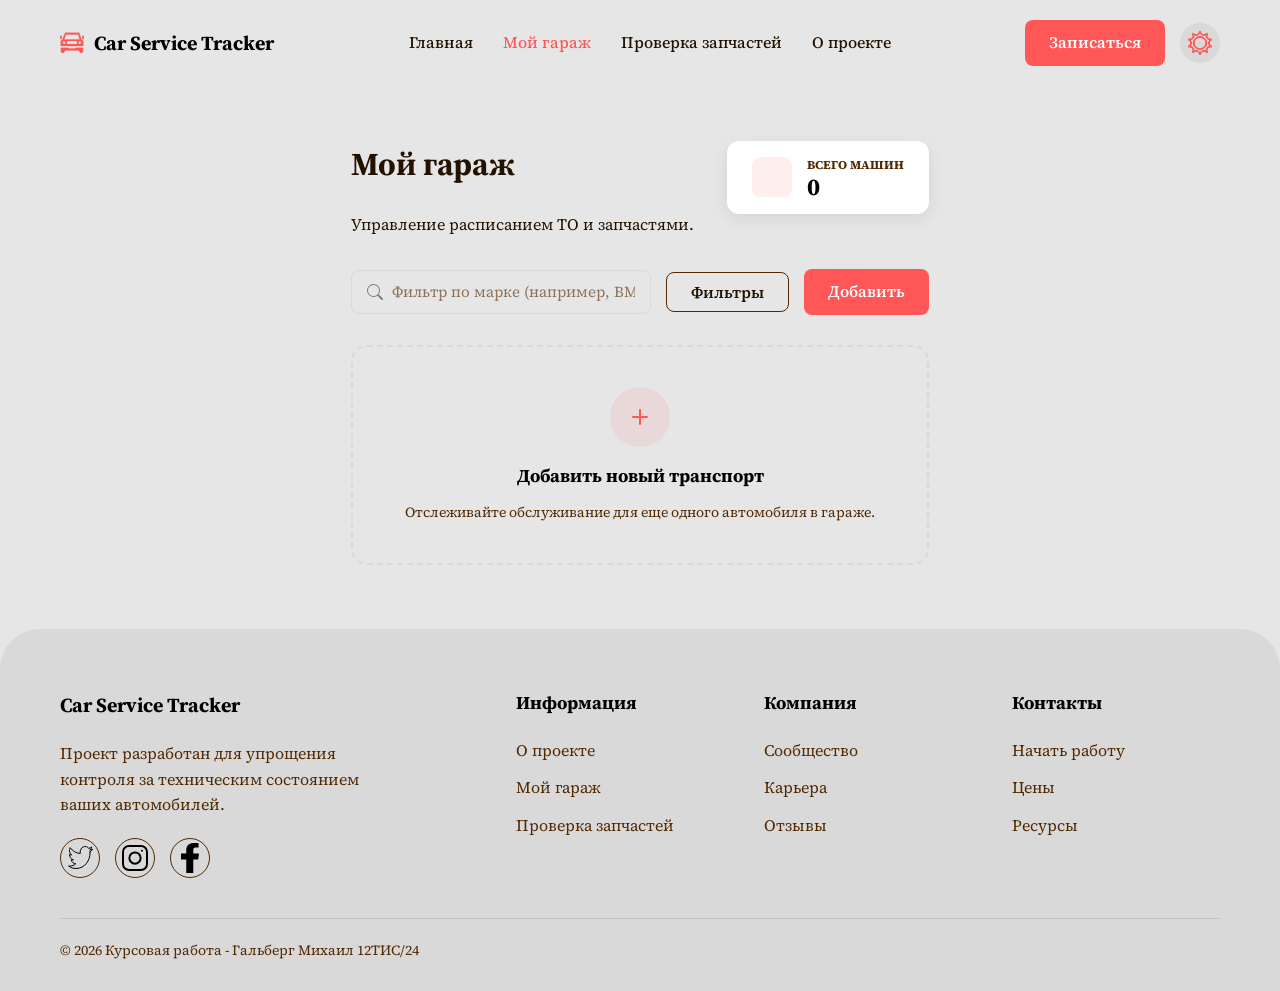
==== index.html @ ecd5b529 "first commit" ====
<!DOCTYPE html>
<html lang="ru">

<head>
    <meta charset="UTF-8">
    <meta name="viewport" content="width=device-width, initial-scale=1.0">
    <title>Мой гараж - Car Service Tracker</title>
    <link rel="stylesheet" href="./styles/normalize.css">
    <link rel="stylesheet" href="./styles/style.css">
    <link rel="stylesheet" href="./styles/service.css">

    <link rel="preconnect" href="https://fonts.googleapis.com">
    <link rel="preconnect" href="https://fonts.gstatic.com" crossorigin>
    <link
        href="https://fonts.googleapis.com/css2?family=Source+Serif+4:ital,opsz,wght@0,8..60,200..900;1,8..60,200..900&display=swap"
        rel="stylesheet">
</head>

<body>

    <header>
        <div class="container">
            <a href="landing.html" class="logo">
                <svg width="78" height="67" viewBox="0 0 78 67" fill="none" xmlns="http://www.w3.org/2000/svg">
                    <path
                        d="M0.5 20V11.5C2.50003 9.5 3.5 9.5 5.5 11.5C5.5 14.8195 5.5 16.6805 5.5 20C3.50003 21.5 2.50003 21.5 0.5 20Z"
                        fill="black" stroke="black" />
                    <path
                        d="M72.5 20V11.5C74.5 9.5 75.5 9.5 77.5 11.5C77.5 14.8195 77.5 16.6805 77.5 20C75.5 21.5 74.5 21.5 72.5 20Z"
                        fill="black" stroke="black" />
                    <path
                        d="M26.5 49H3V62.5C7.56975 67.108 10.1931 67.3477 15 62.5V57.5H63V62.5C67.7618 67.1748 70.3957 67.2716 75 62.5V49H52C51.0146 50.2489 50.3433 50.7753 49 51.5H29C27.8116 50.7342 27.2792 50.1751 26.5 49Z"
                        fill="black" stroke="black" />
                    <path
                        d="M62.4746 0.341797L69.4375 21.2305L75.5 27.293V43H2.5V27.293L2.64648 27.1465L8.57129 21.2207L16.5332 0.322266L16.6553 0H62.3604L62.4746 0.341797ZM23.3379 27.3467C22.7604 29.1355 22.4865 30.5618 22.5 32.0039C22.5135 33.4424 22.8128 34.8649 23.334 36.6406L23.4395 37H54.6162L54.7188 36.6348C55.2172 34.86 55.492 33.4383 55.5 32.002C55.508 30.5635 55.2477 29.1399 54.7158 27.3574L54.6094 27H23.4492L23.3379 27.3467ZM13.5 27.5C11.0147 27.5 9 29.5147 9 32C9 34.4853 11.0147 36.5 13.5 36.5C15.9853 36.5 18 34.4853 18 32C18 29.5147 15.9853 27.5 13.5 27.5ZM64.5 27.5C62.0147 27.5 60 29.5147 60 32C60 34.4853 62.0147 36.5 64.5 36.5C66.9853 36.5 69 34.4853 69 32C69 29.5147 66.9853 27.5 64.5 27.5ZM19.0254 6.3418L14.0254 21.3418L13.8066 22H63.6504L63.4834 21.3711L59.4834 6.37109L59.3838 6H19.1396L19.0254 6.3418Z"
                        fill="black" stroke="black" />
                </svg>
                Car Service Tracker
            </a>
            <nav>
                <a href="landing.html">Главная</a>
                <a href="index.html" class="active">Мой гараж</a>
                <a href="parts.html">Проверка запчастей</a>
                <a href="about.html">О проекте</a>
            </nav>
            <div class="header-actions">
                <a href="index.html#register" class="btn btn-primary">Записаться</a>
                <button class="theme-toggle" aria-label="Toggle Theme" title="Смена темы зависит от системы (без js)">
                    <svg width="24" height="24" viewBox="0 0 24 24" fill="none" xmlns="http://www.w3.org/2000/svg">
                        <path
                            d="M9.39059 4.34668H9.39011C9.38964 4.34668 9.38964 4.34804 9.38916 4.34804L9.39059 4.34668Z"
                            fill="black" />
                        <path d="M9.38916 19.6531C9.39011 19.6531 9.39059 19.6544 9.39112 19.6544L9.38916 19.6531Z"
                            fill="black" />
                        <path
                            d="M14.6102 4.34791C14.6098 4.34791 14.6098 4.34668 14.6093 4.34668H14.6089L14.6102 4.34791Z"
                            fill="black" />
                        <path
                            d="M23.7869 15.218C23.0164 14.7711 22.3967 14.2143 21.9677 13.6625C21.7536 13.3831 21.5935 13.1138 21.4879 12.8433C21.3815 12.5728 21.3263 12.3011 21.3263 12.0037V12.0014V11.9971C21.3263 11.699 21.3815 11.4269 21.4879 11.1564C21.5935 10.8867 21.7536 10.6169 21.9677 10.3379C22.3967 9.78618 23.0164 9.22902 23.7869 8.78211C23.9624 8.6803 24.0414 8.47667 23.9785 8.29142C23.9156 8.10584 23.7253 7.98594 23.5217 8.00169C23.3326 8.01594 23.1463 8.02288 22.9624 8.02245C22.273 8.02283 21.6303 7.92289 21.0872 7.75962C20.7424 7.65397 20.4477 7.52483 20.1953 7.36615C19.9425 7.20668 19.7304 7.01726 19.5465 6.77707L19.5461 6.7767C19.363 6.53614 19.2392 6.28676 19.1578 6.00973C19.0759 5.73269 19.0385 5.42604 19.0385 5.08254V5.07757V5.07602C19.0433 4.38977 19.2014 3.59008 19.5505 2.79587C19.6304 2.61526 19.5694 2.40774 19.4029 2.29173C19.236 2.17646 19.0102 2.18527 18.8542 2.31282C18.1684 2.87425 17.4188 3.26233 16.735 3.47908L16.7378 3.47833C16.3483 3.59936 15.9919 3.66123 15.6548 3.66123C15.3931 3.66086 15.1415 3.62509 14.8835 3.5448L14.8826 3.54442C14.5871 3.45297 14.3322 3.32003 14.0948 3.14022C13.8577 2.96115 13.6375 2.73367 13.4239 2.45434C13.0038 1.89605 12.6376 1.16171 12.4308 0.324798C12.3837 0.13411 12.2055 0 11.9999 0C11.7938 0 11.616 0.13411 11.5689 0.324704C11.3625 1.16161 10.9955 1.89596 10.5758 2.45424C10.3621 2.73362 10.142 2.96106 9.90493 3.14012C9.66702 3.31993 9.41302 3.45287 9.11746 3.54433L9.11663 3.5447C8.85859 3.625 8.60622 3.66076 8.34494 3.66114C8.00826 3.66114 7.65221 3.59889 7.26191 3.47823L7.26516 3.47898C6.58014 3.26223 5.83059 2.87415 5.14637 2.31273C4.9899 2.18518 4.76375 2.17637 4.5972 2.29163C4.43071 2.40765 4.36986 2.61517 4.44964 2.79578C4.79803 3.59003 4.95606 4.38888 4.96167 5.07593V5.08244C4.96167 5.42594 4.9234 5.7326 4.84235 6.00963C4.7605 6.28667 4.63635 6.53604 4.45328 6.77661L4.45289 6.77698C4.26943 7.01717 4.05778 7.20659 3.80496 7.36606C3.55259 7.52478 3.25742 7.65387 2.91272 7.75953C2.36961 7.92284 1.72734 8.02278 1.03745 8.02278C0.85438 8.02278 0.667718 8.01584 0.478597 8.00159C0.274573 7.98584 0.084665 8.10575 0.021805 8.29133C-0.0418911 8.47653 0.0375446 8.68021 0.213336 8.78202C0.983444 9.22893 1.60358 9.78609 2.03214 10.3379C2.24586 10.6169 2.40551 10.8866 2.51235 11.1563C2.61879 11.4264 2.67324 11.6977 2.67402 11.9952V12.0002V12.0048C2.67324 12.3022 2.61879 12.5731 2.51235 12.8436C2.40551 13.1137 2.24586 13.3831 2.03214 13.6625L2.03377 13.6598C1.60521 14.2119 0.984624 14.7707 0.213336 15.2179C0.0375446 15.3194 -0.0418911 15.5234 0.021805 15.7086C0.084665 15.8942 0.275015 16.0145 0.47904 15.9987C0.667767 15.9842 0.854429 15.9772 1.03789 15.9772C1.72738 15.9772 2.36966 16.0775 2.91277 16.2404C3.25747 16.3465 3.55263 16.4748 3.80501 16.6339C4.05783 16.7937 4.26952 16.9828 4.45294 17.2237H4.45333C4.6364 17.4635 4.76055 17.7129 4.8424 17.9903C4.92345 18.2678 4.96172 18.574 4.96172 18.9179V18.9244C4.95611 19.6115 4.79803 20.4099 4.44969 21.2042C4.36991 21.3852 4.43076 21.5927 4.59725 21.7083C4.7638 21.8232 4.98995 21.8151 5.14641 21.6872C5.83025 21.127 6.57936 20.7381 7.26319 20.5214C7.65309 20.4015 8.00831 20.3385 8.34455 20.3389C8.60622 20.3389 8.8582 20.3754 9.11623 20.4557L9.11746 20.4561C9.41302 20.5471 9.66702 20.6801 9.90533 20.8595C10.1428 21.0397 10.3633 21.2676 10.577 21.5473L10.575 21.5454C10.9951 22.1033 11.3625 22.838 11.5689 23.6757C11.616 23.8659 11.7939 24 11.9999 24C12.2055 24 12.3837 23.8659 12.4309 23.6757C12.6377 22.8384 13.0039 22.1038 13.424 21.5458C13.6377 21.2669 13.8578 21.0394 14.0949 20.8596C14.3324 20.6801 14.5872 20.5471 14.8828 20.4561L14.8836 20.4557C15.1416 20.3754 15.3941 20.3389 15.6549 20.3385C15.992 20.3385 16.3472 20.4015 16.7367 20.5214C17.4205 20.7382 18.1689 21.1271 18.8535 21.6873C19.0104 21.8152 19.2362 21.8233 19.4031 21.7084C19.5696 21.5927 19.6305 21.3852 19.5506 21.2043C19.2015 20.41 19.0434 19.6111 19.0386 18.9245V18.9179C19.0386 18.5741 19.0761 18.2678 19.1579 17.9904C19.2394 17.713 19.3632 17.4635 19.5463 17.2238H19.5467C19.7305 16.9828 19.9426 16.7938 20.1954 16.6339C20.4478 16.4748 20.7426 16.3465 21.0873 16.2405C21.6304 16.0776 22.2731 15.9773 22.9626 15.9773C23.146 15.9773 23.3328 15.9842 23.5214 15.9988C23.7255 16.0149 23.9158 15.8943 23.9787 15.7087C24.0414 15.5235 23.9623 15.3194 23.7869 15.218ZM20.8202 15.4359L20.8174 15.437C20.4138 15.5611 20.042 15.719 19.707 15.93C19.3723 16.141 19.0759 16.405 18.8304 16.7273L18.8308 16.7269C18.5853 17.0471 18.4127 17.3959 18.3046 17.7633C18.197 18.1303 18.153 18.5153 18.153 18.918V18.9299V18.931C18.1567 19.3625 18.2127 19.8217 18.3219 20.2932C17.8852 20.0488 17.4438 19.8567 17.0144 19.7207L17.0119 19.7199C16.5571 19.5785 16.1076 19.4951 15.6548 19.4951C15.3048 19.4951 14.9552 19.5455 14.6093 19.6534C14.2126 19.7752 13.8573 19.9612 13.5437 20.1987C13.2296 20.4373 12.9554 20.7247 12.707 21.0513L12.7042 21.0536C12.4417 21.4044 12.2023 21.8072 11.9998 22.2502C11.7979 21.8071 11.5583 21.4044 11.2946 21.0536L11.293 21.0513C11.0434 20.7247 10.7701 20.4369 10.456 20.1987C10.1419 19.9612 9.78708 19.7748 9.38917 19.653C9.04363 19.5454 8.69407 19.4951 8.34445 19.4951C7.89248 19.4954 7.44287 19.5785 6.98809 19.7199L6.98529 19.7206C6.55589 19.8567 6.11479 20.0488 5.67733 20.2932C5.78741 19.8217 5.84304 19.3625 5.84668 18.931V18.9229V18.921V18.9179C5.84668 18.5156 5.80276 18.1305 5.69464 17.7632C5.58742 17.3963 5.41443 17.047 5.16934 16.7268L5.16973 16.7272C4.92414 16.4049 4.6278 16.1409 4.29274 15.9299C3.95808 15.7189 3.58554 15.561 3.18192 15.4369L3.17946 15.4358C2.74805 15.3062 2.27025 15.2171 1.76546 15.1703C2.14606 14.8498 2.47629 14.5089 2.74564 14.162L2.7476 14.1589C2.99599 13.8338 3.19963 13.4984 3.34074 13.1406C3.48186 12.7832 3.55928 12.404 3.55883 12.0048V12.0002V11.9978V11.9952V11.9909C3.55844 11.5936 3.48141 11.2155 3.34074 10.8593C3.19963 10.5016 2.99599 10.1657 2.7476 9.84027L2.74564 9.83793C2.47551 9.49133 2.14606 9.15055 1.76506 8.82964C2.27025 8.78319 2.748 8.69403 3.17946 8.56452L3.18192 8.56339C3.58549 8.43927 3.95808 8.28092 4.29274 8.06999C4.6278 7.859 4.92414 7.59505 5.16973 7.27264L5.16934 7.27301C5.41443 6.95253 5.58742 6.60401 5.69464 6.23707C5.80276 5.86934 5.84668 5.48473 5.84668 5.0824V5.07279V5.06932C5.84304 4.63858 5.78741 4.17822 5.67733 3.70712C6.11479 3.95111 6.55594 4.14288 6.98529 4.27928L6.98809 4.28041C7.44292 4.42183 7.89248 4.5048 8.34489 4.5048C8.69446 4.50517 9.04403 4.45446 9.38995 4.3465C9.78748 4.22467 10.1423 4.03834 10.456 3.80087C10.7701 3.56303 11.0434 3.27522 11.293 2.94859L11.2942 2.94629C11.5583 2.59585 11.797 2.19273 11.9998 1.74976C12.2023 2.19277 12.4417 2.5959 12.7042 2.94629L12.707 2.94859C12.9554 3.27522 13.2296 3.56303 13.5437 3.80087C13.8573 4.03834 14.2126 4.22467 14.6093 4.3465C14.9552 4.4545 15.3048 4.50522 15.6548 4.5048C16.1076 4.5048 16.5567 4.42183 17.0119 4.28041L17.0144 4.27928C17.4438 4.14288 17.8852 3.95111 18.3219 3.70712C18.2127 4.17822 18.1566 4.63858 18.153 5.06932V5.0824C18.153 5.48473 18.197 5.87013 18.3046 6.23707C18.4127 6.60401 18.5853 6.95295 18.8308 7.27301L18.8304 7.27264C19.0755 7.595 19.3723 7.85937 19.707 8.06999C20.042 8.28092 20.4142 8.43922 20.8174 8.56339L20.8202 8.56452C21.252 8.69403 21.7294 8.78319 22.2342 8.82927C21.854 9.15013 21.5246 9.49133 21.2544 9.83793L21.2524 9.84065C21.0029 10.1661 20.7996 10.5019 20.6585 10.8597C20.5182 11.2147 20.442 11.5913 20.4412 11.9867V11.9936C20.4412 11.9944 20.4408 11.9952 20.4408 11.997V12.0017V12.0036V12.0044V12.0063C20.4412 12.4043 20.5178 12.7832 20.6585 13.1398C20.7996 13.4979 21.0029 13.8338 21.2524 14.1589L21.2544 14.162C21.5246 14.5089 21.854 14.8498 22.2342 15.1703C21.7294 15.2172 21.252 15.3063 20.8202 15.4359Z"
                            fill="black" />
                        <path
                            d="M14.6089 19.6543H14.6093C14.6097 19.6531 14.6098 19.6531 14.6102 19.6531L14.6089 19.6543Z"
                            fill="black" />
                        <path
                            d="M12 5.58984C8.28496 5.58984 5.27388 8.45982 5.27344 12.0004C5.27383 15.5405 8.28491 18.4108 12 18.4108C15.7155 18.4108 18.7265 15.5405 18.7265 12.0004C18.7265 8.45982 15.7154 5.58984 12 5.58984ZM16.0956 15.9032C15.0461 16.9026 13.6011 17.5201 12 17.5201C10.3989 17.5201 8.95384 16.9026 7.90475 15.9032C6.856 14.9038 6.20852 13.5258 6.20807 12.0004C6.20847 10.4748 6.856 9.09765 7.90475 8.09743C8.95389 7.09763 10.3989 6.48047 12 6.48047C13.6011 6.48047 15.0461 7.09763 16.0957 8.09743C17.144 9.09686 17.7919 10.4748 17.7919 12.0004C17.7919 13.5258 17.144 14.9038 16.0956 15.9032Z"
                            fill="black" />
                    </svg>

                </button>
            </div>
        </div>
    </header>

    <main class="container">

        <div class="dashboard-header">
            <div>
                <h1>Мой гараж</h1>
                <p class="lead mb-0">Управление расписанием ТО и запчастями.</p>
            </div>

            <div class="flex-center-card">
                <div class="icon-box-primary">
                    <!-- Тут должна быть иконка: car-front -->
                </div>
                <div>
                    <div class="text-xs-light-upper">
                        Всего машин</div>
                    <div class="text-xl-bold" id="total-cars">0</div>
                </div>
            </div>
        </div>

        <div class="filters-bar mb-30">
            <input type="text" id="search-input" class="search-input" placeholder="Фильтр по марке (например, BMW, Toyota)">
            <button class="btn btn-outline flex-center-gap-8">
                <!-- Тут должна быть иконка: filter --> Фильтры
            </button>
            <a href="index.html#register" class="btn btn-primary flex-center-gap-8">
                <!-- Тут должна быть иконка: plus --> Добавить
            </a>
        </div>

        <div class="grid" id="garage-grid">
            <!-- Карточка добавления -->
            <a href="index.html#register" class="card add-card">
                <div class="add-icon">
                    <!-- Тут должна быть иконка: plus -->
                </div>
                <h3 class="text-lg-bold-mb-10">
                    Добавить новый транспорт</h3>
                <p class="text-sm-light">Отслеживайте обслуживание для еще одного
                    автомобиля в гараже.</p>
            </a>

        </div>
    </main>

    <footer>
        <div class="container">
            <div class="footer-grid">
                <div class="footer-brand">
                    <a href="landing.html" class="logo">
                        <!-- Тут должна быть иконка: car-front -->
                        Car Service Tracker
                    </a>
                    <p>Проект разработан для упрощения контроля за техническим состоянием ваших автомобилей.</p>
                    <div class="social-links">
                        <a href="#"><svg width="25" height="23" viewBox="0 0 25 23" fill="none"
                                xmlns="http://www.w3.org/2000/svg">
                                <path
                                    d="M22.0611 6.07477V6.80123C22.0611 14.1166 17.1054 22.5 8.0373 22.5C5.36029 22.5064 2.74013 21.6352 0.5 19.9937C0.889044 20.0529 1.28148 20.0796 1.67405 20.0736C3.89309 20.0804 6.04972 19.2514 7.7973 17.7199C6.76638 17.7029 5.76649 17.3224 4.93971 16.6325C4.11294 15.9426 3.50136 14.9784 3.19189 13.8769C3.49897 13.9498 3.81204 13.9863 4.12595 13.9859C4.56428 13.986 5.00063 13.92 5.42324 13.7897C4.30665 13.5404 3.30211 12.8643 2.58151 11.8771C1.86091 10.8898 1.46905 9.65277 1.47297 8.37764V8.30499C2.15613 8.73238 2.92203 8.96677 3.70432 8.98786C2.66298 8.22041 1.9226 7.03658 1.63447 5.67827C1.34633 4.31996 1.53218 2.88969 2.15405 1.6797C3.39314 3.38651 4.93908 4.78216 6.69138 5.77592C8.44368 6.76968 10.3631 7.33931 12.3249 7.44777C12.2278 7.03545 12.1819 6.61009 12.1886 6.18374C12.1521 5.05694 12.4266 3.94491 12.9746 2.99906C13.5227 2.05322 14.3177 1.31954 15.2514 0.897903C16.1852 0.47627 17.2122 0.387181 18.1928 0.642768C19.1734 0.898355 20.0598 1.4862 20.7314 2.32625C21.8352 2.07676 22.8941 1.62253 23.8643 0.982304C23.4964 2.28365 22.7137 3.38782 21.6654 4.08428C22.6446 3.93316 23.5993 3.62489 24.5 3.16894C23.8472 4.29178 23.0214 5.2757 22.0611 6.07477Z"
                                    stroke="black" stroke-linecap="round" stroke-linejoin="round" />
                            </svg>
                        </a>
                        <a href="#"><svg width="26" height="26" viewBox="0 0 26 26" fill="none"
                                xmlns="http://www.w3.org/2000/svg">
                                <path
                                    d="M19.975 5.8H19.99M7 25H19C22.3137 25 25 22.3137 25 19V7C25 3.68629 22.3137 1 19 1H7C3.68629 1 1 3.68629 1 7V19C1 22.3137 3.68629 25 7 25ZM18.625 13C18.625 16.1066 16.1066 18.625 13 18.625C9.8934 18.625 7.375 16.1066 7.375 13C7.375 9.8934 9.8934 7.375 13 7.375C16.1066 7.375 18.625 9.8934 18.625 13Z"
                                    stroke="black" stroke-width="2" stroke-linecap="round" stroke-linejoin="round" />
                            </svg>
                        </a>
                        <a href="#"><svg width="18" height="30" viewBox="0 0 18 30" fill="none"
                                xmlns="http://www.w3.org/2000/svg">
                                <path fill-rule="evenodd" clip-rule="evenodd"
                                    d="M12.2783 30V16.5H17.1966L18 10.5H12.2783V7.57764C12.2783 6.03264 12.3257 4.5 14.9164 4.5H17.5404V0.210205C17.5404 0.145705 15.2865 0 13.0062 0C8.24399 0 5.26212 2.48579 5.26212 7.05029V10.5H0V16.5H5.26212V30H12.2783Z"
                                    fill="black" />
                            </svg>
                        </a>
                    </div>
                </div>

                <div class="footer-links">
                    <h4>Информация</h4>
                    <ul>
                        <li><a href="about.html">О проекте</a></li>
                        <li><a href="index.html">Мой гараж</a></li>
                        <li><a href="parts.html">Проверка запчастей</a></li>
                    </ul>
                </div>

                <div class="footer-links">
                    <h4>Компания</h4>
                    <ul>
                        <li><a href="#">Сообщество</a></li>
                        <li><a href="#">Карьера</a></li>
                        <li><a href="#">Отзывы</a></li>
                    </ul>
                </div>

                <div class="footer-links">
                    <h4>Контакты</h4>
                    <ul>
                        <li><a href="#">Начать работу</a></li>
                        <li><a href="#">Цены</a></li>
                        <li><a href="#">Ресурсы</a></li>
                    </ul>
                </div>
            </div>

            <div class="footer-bottom">
                <p>&copy; 2026 Курсовая работа - Гальберг Михаил 12ТИС/24</p>
            </div>
        </div>
    </footer>

</body>
<script src="./scripts/theme.js"></script>
<script src="./scripts/storage.js"></script>
<script src="./scripts/utils.js"></script>
<script src="./scripts/main.js"></script>

</html>
---- styles/style.css ----
@import url('https://fonts.googleapis.com/css2?family=Source+Serif+4:ital,opsz,wght@0,8..60,200..900;1,8..60,200..900&display=swap');

/* Светлая тема (по умолчанию и через атрибут) */
:root,
:root[data-theme="light"] {
    --text: #241200;
    --text-light: #522900;
    --text-dark: #000000;

    --background: #e6e6e6;
    --background-light: #ffffff;
    --background-dark: #d9d9d9;

    --primary: #ff5757;
    --primary-light: #ff8585;
    --primary-dark: #d94a4a;

    --secondary: #d5a47b;
    --secondary-light: #e4c1a4;
    --secondary-dark: #b58b68;

    --accent: #719d3f;
    --accent-light: #8dbd4f;
    --accent-dark: #5a7d32;

    --card-shadow: rgba(0, 0, 0, 0.08);
}

/* Темная тема (через медиа-запрос) */
@media (prefers-color-scheme: dark) {
    :root {
        --text: #ffeddb;
        --text-light: #ffffff;
        --text-dark: #d9caba;

        --background: #0f0f0f;
        --background-light: #262626;
        --background-dark: #000000;

        --primary: #a80000;
        --primary-light: #d40000;
        --primary-dark: #7d0000;

        --secondary: #84522a;
        --secondary-light: #a66735;
        --secondary-dark: #633e20;

        --accent: #94c062;
        --accent-light: #abd37f;
        --accent-dark: #789c4f;

        --card-shadow: rgba(0, 0, 0, 0.5);
    }
}

:root[data-theme="dark"] {
    --text: #ffeddb;
    --text-light: #ffffff;
    --text-dark: #d9caba;
    --background: #0f0f0f;
    --background-light: #262626;
    --background-dark: #000000;
    --primary: #a80000;
    --primary-light: #d40000;
    --primary-dark: #7d0000;
    --secondary: #84522a;
    --secondary-light: #a66735;
    --secondary-dark: #633e20;
    --accent: #94c062;
    --accent-light: #abd37f;
    --accent-dark: #789c4f;
    --card-shadow: rgba(0, 0, 0, 0.5);
}

* {
    box-sizing: border-box;
    margin: 0;
    padding: 0;
}

body {
    font-family: 'Source Serif 4', serif;
    color: var(--text);
    background-color: var(--background);
    line-height: 1.6;
    display: flex;
    flex-direction: column;
    min-height: 100vh;
}

.container {
    max-width: 1200px;
    margin: 0 auto;
    padding: 0 20px;
}

/* Header */
header {
    background-color: transparent;
    padding: 20px 0;
    margin-bottom: 2rem;
}

header .container {
    display: flex;
    justify-content: space-between;
    align-items: center;
}

.logo {
    display: flex;
    align-items: center;
    gap: 10px;
    font-weight: 700;
    font-size: 1.25rem;
    color: var(--text-dark);
    text-decoration: none;
}

.logo svg {
    width: 24px;
    height: 24px;

    & path {
        fill: var(--primary);
        stroke: var(--primary);
    }
}

nav {
    display: flex;
    gap: 30px;
}

nav a {
    text-decoration: none;
    color: var(--text);
    font-weight: 500;
    transition: color 0.3s ease;
}

nav a:hover,
nav a.active {
    color: var(--primary);
}

.header-actions {
    display: flex;
    align-items: center;
    gap: 15px;
}

.btn {
    display: inline-block;
    padding: 10px 24px;
    border-radius: 8px;
    font-weight: 600;
    text-decoration: none;
    text-align: center;
    cursor: pointer;
    transition: all 0.3s ease;
    border: none;
}

.btn-primary {
    background-color: var(--primary);
    color: #fff;
}

.btn-primary:hover {
    background-color: var(--accent);
    transform: translateY(-2px);
    box-shadow: 0 4px 12px rgba(255, 87, 87, 0.3);
}

.btn-outline {
    background-color: transparent;
    border: 1px solid var(--text-light);
    color: var(--text);
}

.btn-outline:hover {
    border-color: var(--primary);
    color: var(--primary);
}

.theme-toggle {
    background: var(--background-dark);
    border: none;
    width: 40px;
    height: 40px;
    border-radius: 50%;
    display: flex;
    align-items: center;
    justify-content: center;
    cursor: pointer;
    color: var(--text);
    transition: background-color 0.3s ease;

    & svg path {
        fill: var(--primary);
        stroke: var(--primary);
    }
}

.theme-toggle:hover {
    background-color: var(--background-light);

    & svg path {
        fill: var(--primary-dark);
        stroke: var(--primary-dark);
    }
}

/* Main Content Area */
main {
    flex: 1;
}

/* Forms */
.form-container {
    flex: 1;
    background-color: var(--background-light);
    border-radius: 16px;
    padding: 30px;
    box-shadow: 0 10px 30px var(--card-shadow);
}

.form-title {
    font-size: 1.5rem;
    font-weight: 700;
    margin-bottom: 5px;
}

.form-subtitle {
    font-size: 0.875rem;
    color: var(--text-light);
    margin-bottom: 20px;
}

.form-group {
    margin-bottom: 15px;
}

.form-row {
    display: flex;
    gap: 15px;
}

.form-row .form-group {
    flex: 1;
}

label {
    display: block;
    font-size: 0.875rem;
    font-weight: 600;
    margin-bottom: 5px;
    color: var(--text-dark);
}

input,
select,
textarea {
    width: 100%;
    padding: 12px 15px;
    border: 1px solid var(--background-dark);
    background-color: var(--background);
    border-radius: 8px;
    font-size: 0.95rem;
    color: var(--text);
    resize: none;
    transition: all 0.3s ease;
    font-family: inherit;
}

input:focus,
select:focus,
textarea:focus {
    outline: none;
    border-color: var(--primary);
    box-shadow: 0 0 0 3px rgba(255, 87, 87, 0.1);
}

input::placeholder,
textarea::placeholder {
    color: var(--text-light);
    opacity: 0.6;
}

/* Footer */
footer {
    background-color: var(--background-dark);
    padding: 60px 0 30px;
    margin-top: auto;
    border-top-left-radius: 40px;
    border-top-right-radius: 40px;
}

.footer-grid {
    display: grid;
    grid-template-columns: 2fr 1fr 1fr 1fr;
    gap: 40px;
    margin-bottom: 40px;
}

@media (max-width: 768px) {
    .footer-grid {
        grid-template-columns: 1fr;
    }
}

.footer-brand p {
    color: var(--text-light);
    margin: 20px 0;
    max-width: 300px;
}

.social-links {
    display: flex;
    gap: 15px;
}

.social-links a {
    width: 40px;
    height: 40px;
    border-radius: 50%;
    background-color: transparent;
    border: 1px solid var(--text-light);
    display: flex;
    align-items: center;
    justify-content: center;
    color: var(--text);
    text-decoration: none;
    transition: all 0.3s ease;
}

.social-links a:hover {
    background-color: var(--primary);
    border-color: var(--primary);
    color: #fff;
    transform: translateY(-3px);
}

.footer-links h4 {
    font-size: 1.125rem;
    margin-bottom: 20px;
    color: var(--text-dark);
}

.footer-links ul {
    list-style: none;
}

.footer-links li {
    margin-bottom: 12px;
}

.footer-links a {
    text-decoration: none;
    color: var(--text-light);
    transition: color 0.3s ease;
}

.footer-links a:hover {
    color: var(--primary);
}

.footer-bottom {
    padding-top: 20px;
    border-top: 1px solid rgba(0, 0, 0, 0.1);
    color: var(--text-light);
    font-size: 0.875rem;
}
---- styles/service.css ----
/* Dashboard Cards */
.dashboard-header {
    display: flex;
    justify-content: space-between;
    align-items: center;
    margin-bottom: 2rem;
}

.filters-bar {
    display: flex;
    gap: 15px;
    align-items: center;
}

.search-input {
    min-width: 300px;
    background-image: url('data:image/svg+xml;utf8,<svg xmlns="http://www.w3.org/2000/svg" width="16" height="16" fill="gray" viewBox="0 0 16 16"><path d="M11.742 10.344a6.5 6.5 0 1 0-1.397 1.398h-.001c.03.04.062.078.098.115l3.85 3.85a1 1 0 0 0 1.415-1.414l-3.85-3.85a1.007 1.007 0 0 0-.115-.1zM12 6.5a5.5 5.5 0 1 1-11 0 5.5 5.5 0 0 1 11 0z"/></svg>');
    background-repeat: no-repeat;
    background-position: 15px center;
    padding-left: 40px;
}

@media (max-width: 768px) {
    .dashboard-header {
        flex-direction: column;
        align-items: flex-start;
        gap: 15px;
    }

    .filters-bar {
        width: 100%;
        flex-wrap: wrap;
    }

    .search-input {
        flex: 1;
        min-width: 100%;
    }
}

.grid {
    display: flex;
    flex-wrap: wrap;
    gap: 25px;
    margin-bottom: 4rem;
}

.card {
    flex: 1 1 calc(33.333% - 25px);
    min-width: 300px;
    background-color: var(--background-light);
    border-radius: 16px;
    overflow: hidden;
    box-shadow: 0 5px 15px var(--card-shadow);
    transition: transform 0.3s ease, box-shadow 0.3s ease;
    display: flex;
    flex-direction: column;
}

.card:hover {
    transform: translateY(-5px);
    box-shadow: 0 15px 30px var(--card-shadow);
}

.card-img {
    height: 180px;
    background-color: var(--background-dark);
    position: relative;
    overflow: hidden;
    display: flex;
    align-items: center;
    justify-content: center;
}

.card-img img {
    width: 100%;
    height: 100%;
    object-fit: cover;
}

.card-due {
    position: absolute;
    top: 10px;
    right: 10px;
    background: var(--primary);
    color: #fff;
    padding: 4px 10px;
    border-radius: 12px;
    font-size: 0.75rem;
    font-weight: 600;
}

.card-due.success {
    background: var(--accent);
}

.card-body {
    padding: 20px;
    flex: 1;
    display: flex;
    flex-direction: column;
}

.card-title {
    font-size: 1.25rem;
    font-weight: 700;
    margin-bottom: 5px;
}

.card-meta {
    font-size: 0.875rem;
    color: var(--text-light);
    display: flex;
    align-items: center;
    gap: 5px;
    margin-bottom: 15px;
}

.tags {
    display: flex;
    flex-wrap: wrap;
    gap: 8px;
    margin-bottom: 20px;
}

.tag {
    padding: 4px 10px;
    background-color: var(--background);
    border: 1px solid var(--background-dark);
    border-radius: 6px;
    font-size: 0.75rem;
    color: var(--text);
}

.card-footer {
    display: flex;
    justify-content: space-between;
    align-items: center;
    margin-top: auto;
    padding-top: 15px;
    border-top: 1px solid var(--background-dark);
}

.checkbox-label {
    display: flex;
    align-items: center;
    gap: 8px;
    cursor: pointer;
    font-size: 0.875rem;
    font-weight: 500;
}

.icon-btn {
    background: transparent;
    border: none;
    color: var(--primary);
    cursor: pointer;
    transition: color 0.3s ease;
}

.icon-btn:hover {
    color: var(--primary-dark);
}

.add-card {
    flex: 1 1 calc(33.333% - 25px);
    min-width: 300px;
    border: 2px dashed var(--background-dark);
    background-color: transparent;
    display: flex;
    flex-direction: column;
    align-items: center;
    justify-content: center;
    text-align: center;
    padding: 40px 20px;
    cursor: pointer;
    box-shadow: none;
    text-decoration: none;
    color: inherit;
}

.add-card:hover {
    border-color: var(--primary);
    background-color: rgba(255, 87, 87, 0.05);
}

.add-icon {
    width: 60px;
    height: 60px;
    border-radius: 50%;
    background-color: rgba(255, 87, 87, 0.1);
    color: var(--primary);
    display: flex;
    align-items: center;
    justify-content: center;
    font-size: 2rem;
    margin-bottom: 15px;
}

/* Extracted Inline Styles */
.mb-0 {
    margin-bottom:0;
}

.flex-center-card {
    background: var(--background-light);
    padding: 15px 25px;
    border-radius: 12px;
    box-shadow: 0 5px 15px var(--card-shadow);
    display: flex;
    align-items: center;
    gap: 15px;
}

.icon-box-primary {
    background: rgba(255, 87, 87, 0.1);
    color: var(--primary);
    width: 40px;
    height: 40px;
    border-radius: 8px;
    display: flex;
    align-items: center;
    justify-content: center;
}

.text-xs-light-upper {
    font-size: 0.75rem;
    color: var(--text-light);
    font-weight: 700;
    text-transform: uppercase;
}

.text-xl-bold {
    font-size: 1.5rem;
    font-weight: 800;
    color: var(--text-dark);
    line-height: 1;
}

.mb-30 {
    margin-bottom: 30px;
}

.flex-center-gap-8 {
    display:flex;
    align-items:center;
    gap:8px;
}

.flex-center-gap-8 {
    display:flex;
    align-items:center;
    gap:8px;
}

.txt-xs-light-upper-mb-10 {
    font-size: 0.75rem;
    color: var(--text-light);
    text-transform: uppercase;
    letter-spacing: 0.5px;
    margin-bottom: 10px;
    font-weight: 600;
}

.bg-secondary {
    background: var(--secondary);
}

.txt-xs-light-upper-mb-10 {
    font-size: 0.75rem;
    color: var(--text-light);
    text-transform: uppercase;
    letter-spacing: 0.5px;
    margin-bottom: 10px;
    font-weight: 600;
}

.txt-xs-light-upper-mb-10 {
    font-size: 0.75rem;
    color: var(--text-light);
    text-transform: uppercase;
    letter-spacing: 0.5px;
    margin-bottom: 10px;
    font-weight: 600;
}

.txt-accent {
    color: var(--accent);
}

.text-lg-bold-mb-10 {
    font-size: 1.125rem;
    font-weight: 700;
    margin-bottom: 10px;
    color: var(--text-dark);
}

.text-sm-light {
    font-size: 0.875rem;
    color: var(--text-light);
}
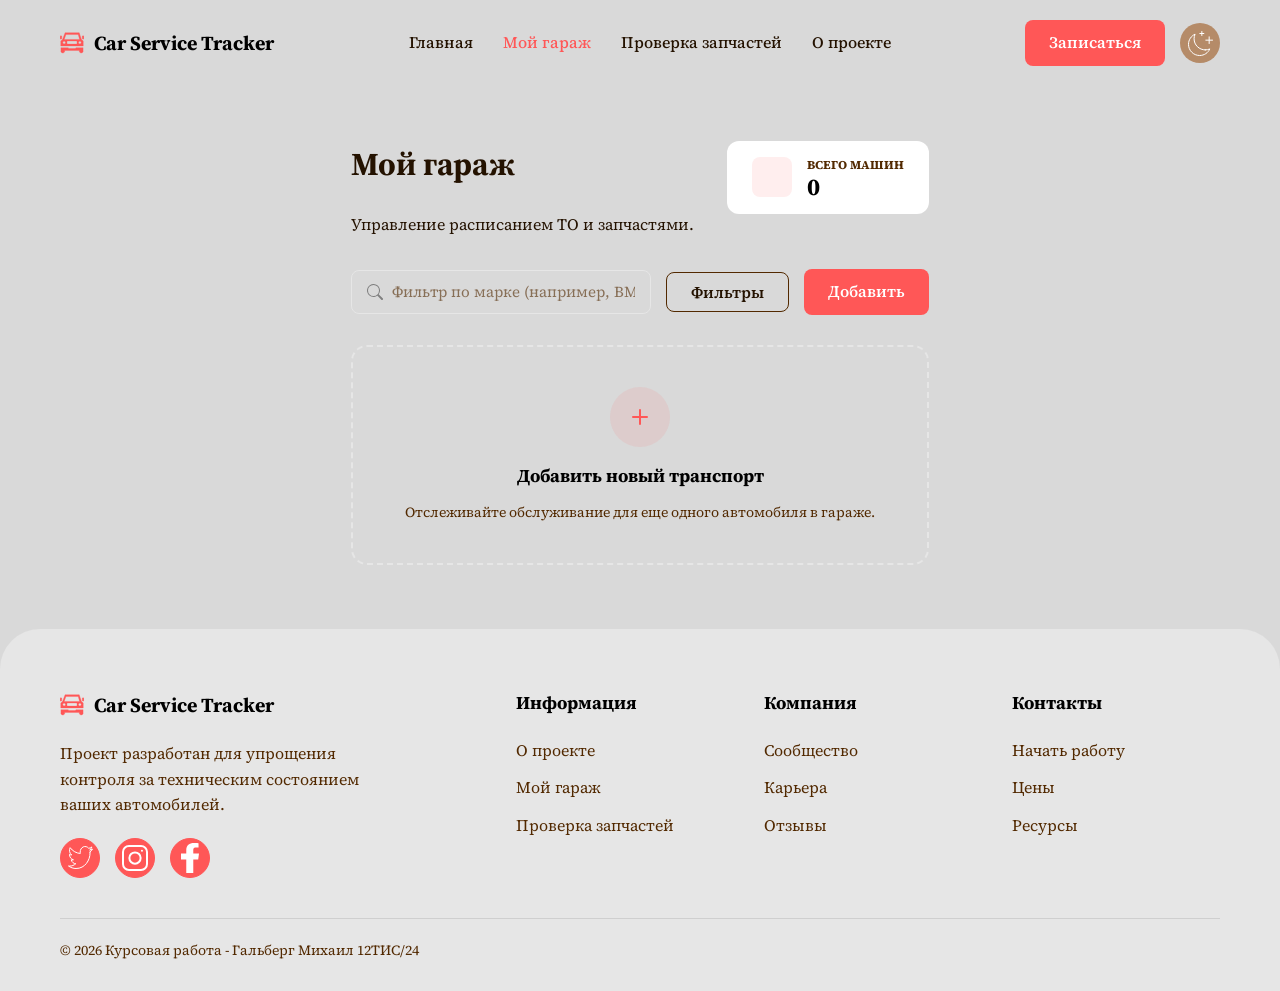
==== commit b6283c11: "second commit" ====
--- a/index.html
+++ b/index.html
@@ -46,26 +46,17 @@
             <div class="header-actions">
                 <a href="index.html#register" class="btn btn-primary">Записаться</a>
                 <button class="theme-toggle" aria-label="Toggle Theme" title="Смена темы зависит от системы (без js)">
-                    <svg width="24" height="24" viewBox="0 0 24 24" fill="none" xmlns="http://www.w3.org/2000/svg">
-                        <path
-                            d="M9.39059 4.34668H9.39011C9.38964 4.34668 9.38964 4.34804 9.38916 4.34804L9.39059 4.34668Z"
-                            fill="black" />
-                        <path d="M9.38916 19.6531C9.39011 19.6531 9.39059 19.6544 9.39112 19.6544L9.38916 19.6531Z"
-                            fill="black" />
-                        <path
-                            d="M14.6102 4.34791C14.6098 4.34791 14.6098 4.34668 14.6093 4.34668H14.6089L14.6102 4.34791Z"
-                            fill="black" />
-                        <path
-                            d="M23.7869 15.218C23.0164 14.7711 22.3967 14.2143 21.9677 13.6625C21.7536 13.3831 21.5935 13.1138 21.4879 12.8433C21.3815 12.5728 21.3263 12.3011 21.3263 12.0037V12.0014V11.9971C21.3263 11.699 21.3815 11.4269 21.4879 11.1564C21.5935 10.8867 21.7536 10.6169 21.9677 10.3379C22.3967 9.78618 23.0164 9.22902 23.7869 8.78211C23.9624 8.6803 24.0414 8.47667 23.9785 8.29142C23.9156 8.10584 23.7253 7.98594 23.5217 8.00169C23.3326 8.01594 23.1463 8.02288 22.9624 8.02245C22.273 8.02283 21.6303 7.92289 21.0872 7.75962C20.7424 7.65397 20.4477 7.52483 20.1953 7.36615C19.9425 7.20668 19.7304 7.01726 19.5465 6.77707L19.5461 6.7767C19.363 6.53614 19.2392 6.28676 19.1578 6.00973C19.0759 5.73269 19.0385 5.42604 19.0385 5.08254V5.07757V5.07602C19.0433 4.38977 19.2014 3.59008 19.5505 2.79587C19.6304 2.61526 19.5694 2.40774 19.4029 2.29173C19.236 2.17646 19.0102 2.18527 18.8542 2.31282C18.1684 2.87425 17.4188 3.26233 16.735 3.47908L16.7378 3.47833C16.3483 3.59936 15.9919 3.66123 15.6548 3.66123C15.3931 3.66086 15.1415 3.62509 14.8835 3.5448L14.8826 3.54442C14.5871 3.45297 14.3322 3.32003 14.0948 3.14022C13.8577 2.96115 13.6375 2.73367 13.4239 2.45434C13.0038 1.89605 12.6376 1.16171 12.4308 0.324798C12.3837 0.13411 12.2055 0 11.9999 0C11.7938 0 11.616 0.13411 11.5689 0.324704C11.3625 1.16161 10.9955 1.89596 10.5758 2.45424C10.3621 2.73362 10.142 2.96106 9.90493 3.14012C9.66702 3.31993 9.41302 3.45287 9.11746 3.54433L9.11663 3.5447C8.85859 3.625 8.60622 3.66076 8.34494 3.66114C8.00826 3.66114 7.65221 3.59889 7.26191 3.47823L7.26516 3.47898C6.58014 3.26223 5.83059 2.87415 5.14637 2.31273C4.9899 2.18518 4.76375 2.17637 4.5972 2.29163C4.43071 2.40765 4.36986 2.61517 4.44964 2.79578C4.79803 3.59003 4.95606 4.38888 4.96167 5.07593V5.08244C4.96167 5.42594 4.9234 5.7326 4.84235 6.00963C4.7605 6.28667 4.63635 6.53604 4.45328 6.77661L4.45289 6.77698C4.26943 7.01717 4.05778 7.20659 3.80496 7.36606C3.55259 7.52478 3.25742 7.65387 2.91272 7.75953C2.36961 7.92284 1.72734 8.02278 1.03745 8.02278C0.85438 8.02278 0.667718 8.01584 0.478597 8.00159C0.274573 7.98584 0.084665 8.10575 0.021805 8.29133C-0.0418911 8.47653 0.0375446 8.68021 0.213336 8.78202C0.983444 9.22893 1.60358 9.78609 2.03214 10.3379C2.24586 10.6169 2.40551 10.8866 2.51235 11.1563C2.61879 11.4264 2.67324 11.6977 2.67402 11.9952V12.0002V12.0048C2.67324 12.3022 2.61879 12.5731 2.51235 12.8436C2.40551 13.1137 2.24586 13.3831 2.03214 13.6625L2.03377 13.6598C1.60521 14.2119 0.984624 14.7707 0.213336 15.2179C0.0375446 15.3194 -0.0418911 15.5234 0.021805 15.7086C0.084665 15.8942 0.275015 16.0145 0.47904 15.9987C0.667767 15.9842 0.854429 15.9772 1.03789 15.9772C1.72738 15.9772 2.36966 16.0775 2.91277 16.2404C3.25747 16.3465 3.55263 16.4748 3.80501 16.6339C4.05783 16.7937 4.26952 16.9828 4.45294 17.2237H4.45333C4.6364 17.4635 4.76055 17.7129 4.8424 17.9903C4.92345 18.2678 4.96172 18.574 4.96172 18.9179V18.9244C4.95611 19.6115 4.79803 20.4099 4.44969 21.2042C4.36991 21.3852 4.43076 21.5927 4.59725 21.7083C4.7638 21.8232 4.98995 21.8151 5.14641 21.6872C5.83025 21.127 6.57936 20.7381 7.26319 20.5214C7.65309 20.4015 8.00831 20.3385 8.34455 20.3389C8.60622 20.3389 8.8582 20.3754 9.11623 20.4557L9.11746 20.4561C9.41302 20.5471 9.66702 20.6801 9.90533 20.8595C10.1428 21.0397 10.3633 21.2676 10.577 21.5473L10.575 21.5454C10.9951 22.1033 11.3625 22.838 11.5689 23.6757C11.616 23.8659 11.7939 24 11.9999 24C12.2055 24 12.3837 23.8659 12.4309 23.6757C12.6377 22.8384 13.0039 22.1038 13.424 21.5458C13.6377 21.2669 13.8578 21.0394 14.0949 20.8596C14.3324 20.6801 14.5872 20.5471 14.8828 20.4561L14.8836 20.4557C15.1416 20.3754 15.3941 20.3389 15.6549 20.3385C15.992 20.3385 16.3472 20.4015 16.7367 20.5214C17.4205 20.7382 18.1689 21.1271 18.8535 21.6873C19.0104 21.8152 19.2362 21.8233 19.4031 21.7084C19.5696 21.5927 19.6305 21.3852 19.5506 21.2043C19.2015 20.41 19.0434 19.6111 19.0386 18.9245V18.9179C19.0386 18.5741 19.0761 18.2678 19.1579 17.9904C19.2394 17.713 19.3632 17.4635 19.5463 17.2238H19.5467C19.7305 16.9828 19.9426 16.7938 20.1954 16.6339C20.4478 16.4748 20.7426 16.3465 21.0873 16.2405C21.6304 16.0776 22.2731 15.9773 22.9626 15.9773C23.146 15.9773 23.3328 15.9842 23.5214 15.9988C23.7255 16.0149 23.9158 15.8943 23.9787 15.7087C24.0414 15.5235 23.9623 15.3194 23.7869 15.218ZM20.8202 15.4359L20.8174 15.437C20.4138 15.5611 20.042 15.719 19.707 15.93C19.3723 16.141 19.0759 16.405 18.8304 16.7273L18.8308 16.7269C18.5853 17.0471 18.4127 17.3959 18.3046 17.7633C18.197 18.1303 18.153 18.5153 18.153 18.918V18.9299V18.931C18.1567 19.3625 18.2127 19.8217 18.3219 20.2932C17.8852 20.0488 17.4438 19.8567 17.0144 19.7207L17.0119 19.7199C16.5571 19.5785 16.1076 19.4951 15.6548 19.4951C15.3048 19.4951 14.9552 19.5455 14.6093 19.6534C14.2126 19.7752 13.8573 19.9612 13.5437 20.1987C13.2296 20.4373 12.9554 20.7247 12.707 21.0513L12.7042 21.0536C12.4417 21.4044 12.2023 21.8072 11.9998 22.2502C11.7979 21.8071 11.5583 21.4044 11.2946 21.0536L11.293 21.0513C11.0434 20.7247 10.7701 20.4369 10.456 20.1987C10.1419 19.9612 9.78708 19.7748 9.38917 19.653C9.04363 19.5454 8.69407 19.4951 8.34445 19.4951C7.89248 19.4954 7.44287 19.5785 6.98809 19.7199L6.98529 19.7206C6.55589 19.8567 6.11479 20.0488 5.67733 20.2932C5.78741 19.8217 5.84304 19.3625 5.84668 18.931V18.9229V18.921V18.9179C5.84668 18.5156 5.80276 18.1305 5.69464 17.7632C5.58742 17.3963 5.41443 17.047 5.16934 16.7268L5.16973 16.7272C4.92414 16.4049 4.6278 16.1409 4.29274 15.9299C3.95808 15.7189 3.58554 15.561 3.18192 15.4369L3.17946 15.4358C2.74805 15.3062 2.27025 15.2171 1.76546 15.1703C2.14606 14.8498 2.47629 14.5089 2.74564 14.162L2.7476 14.1589C2.99599 13.8338 3.19963 13.4984 3.34074 13.1406C3.48186 12.7832 3.55928 12.404 3.55883 12.0048V12.0002V11.9978V11.9952V11.9909C3.55844 11.5936 3.48141 11.2155 3.34074 10.8593C3.19963 10.5016 2.99599 10.1657 2.7476 9.84027L2.74564 9.83793C2.47551 9.49133 2.14606 9.15055 1.76506 8.82964C2.27025 8.78319 2.748 8.69403 3.17946 8.56452L3.18192 8.56339C3.58549 8.43927 3.95808 8.28092 4.29274 8.06999C4.6278 7.859 4.92414 7.59505 5.16973 7.27264L5.16934 7.27301C5.41443 6.95253 5.58742 6.60401 5.69464 6.23707C5.80276 5.86934 5.84668 5.48473 5.84668 5.0824V5.07279V5.06932C5.84304 4.63858 5.78741 4.17822 5.67733 3.70712C6.11479 3.95111 6.55594 4.14288 6.98529 4.27928L6.98809 4.28041C7.44292 4.42183 7.89248 4.5048 8.34489 4.5048C8.69446 4.50517 9.04403 4.45446 9.38995 4.3465C9.78748 4.22467 10.1423 4.03834 10.456 3.80087C10.7701 3.56303 11.0434 3.27522 11.293 2.94859L11.2942 2.94629C11.5583 2.59585 11.797 2.19273 11.9998 1.74976C12.2023 2.19277 12.4417 2.5959 12.7042 2.94629L12.707 2.94859C12.9554 3.27522 13.2296 3.56303 13.5437 3.80087C13.8573 4.03834 14.2126 4.22467 14.6093 4.3465C14.9552 4.4545 15.3048 4.50522 15.6548 4.5048C16.1076 4.5048 16.5567 4.42183 17.0119 4.28041L17.0144 4.27928C17.4438 4.14288 17.8852 3.95111 18.3219 3.70712C18.2127 4.17822 18.1566 4.63858 18.153 5.06932V5.0824C18.153 5.48473 18.197 5.87013 18.3046 6.23707C18.4127 6.60401 18.5853 6.95295 18.8308 7.27301L18.8304 7.27264C19.0755 7.595 19.3723 7.85937 19.707 8.06999C20.042 8.28092 20.4142 8.43922 20.8174 8.56339L20.8202 8.56452C21.252 8.69403 21.7294 8.78319 22.2342 8.82927C21.854 9.15013 21.5246 9.49133 21.2544 9.83793L21.2524 9.84065C21.0029 10.1661 20.7996 10.5019 20.6585 10.8597C20.5182 11.2147 20.442 11.5913 20.4412 11.9867V11.9936C20.4412 11.9944 20.4408 11.9952 20.4408 11.997V12.0017V12.0036V12.0044V12.0063C20.4412 12.4043 20.5178 12.7832 20.6585 13.1398C20.7996 13.4979 21.0029 13.8338 21.2524 14.1589L21.2544 14.162C21.5246 14.5089 21.854 14.8498 22.2342 15.1703C21.7294 15.2172 21.252 15.3063 20.8202 15.4359Z"
-                            fill="black" />
-                        <path
-                            d="M14.6089 19.6543H14.6093C14.6097 19.6531 14.6098 19.6531 14.6102 19.6531L14.6089 19.6543Z"
-                            fill="black" />
-                        <path
-                            d="M12 5.58984C8.28496 5.58984 5.27388 8.45982 5.27344 12.0004C5.27383 15.5405 8.28491 18.4108 12 18.4108C15.7155 18.4108 18.7265 15.5405 18.7265 12.0004C18.7265 8.45982 15.7154 5.58984 12 5.58984ZM16.0956 15.9032C15.0461 16.9026 13.6011 17.5201 12 17.5201C10.3989 17.5201 8.95384 16.9026 7.90475 15.9032C6.856 14.9038 6.20852 13.5258 6.20807 12.0004C6.20847 10.4748 6.856 9.09765 7.90475 8.09743C8.95389 7.09763 10.3989 6.48047 12 6.48047C13.6011 6.48047 15.0461 7.09763 16.0957 8.09743C17.144 9.09686 17.7919 10.4748 17.7919 12.0004C17.7919 13.5258 17.144 14.9038 16.0956 15.9032Z"
-                            fill="black" />
+                    <svg class="icon-sun" width="24" height="24" viewBox="0 0 24 24" fill="none" xmlns="http://www.w3.org/2000/svg">
+                    <path d="M9.39059 4.34668H9.39011C9.38964 4.34668 9.38964 4.34804 9.38916 4.34804L9.39059 4.34668Z" fill="black"/>
+                    <path d="M9.38916 19.6531C9.39011 19.6531 9.39059 19.6544 9.39112 19.6544L9.38916 19.6531Z" fill="black"/>
+                    <path d="M14.6102 4.34791C14.6098 4.34791 14.6098 4.34668 14.6093 4.34668H14.6089L14.6102 4.34791Z" fill="black"/>
+                    <path d="M23.7869 15.218C23.0164 14.7711 22.3967 14.2143 21.9677 13.6625C21.7536 13.3831 21.5935 13.1138 21.4879 12.8433C21.3815 12.5728 21.3263 12.3011 21.3263 12.0037V12.0014V11.9971C21.3263 11.699 21.3815 11.4269 21.4879 11.1564C21.5935 10.8867 21.7536 10.6169 21.9677 10.3379C22.3967 9.78618 23.0164 9.22902 23.7869 8.78211C23.9624 8.6803 24.0414 8.47667 23.9785 8.29142C23.9156 8.10584 23.7253 7.98594 23.5217 8.00169C23.3326 8.01594 23.1463 8.02288 22.9624 8.02245C22.273 8.02283 21.6303 7.92289 21.0872 7.75962C20.7424 7.65397 20.4477 7.52483 20.1953 7.36615C19.9425 7.20668 19.7304 7.01726 19.5465 6.77707L19.5461 6.7767C19.363 6.53614 19.2392 6.28676 19.1578 6.00973C19.0759 5.73269 19.0385 5.42604 19.0385 5.08254V5.07757V5.07602C19.0433 4.38977 19.2014 3.59008 19.5505 2.79587C19.6304 2.61526 19.5694 2.40774 19.4029 2.29173C19.236 2.17646 19.0102 2.18527 18.8542 2.31282C18.1684 2.87425 17.4188 3.26233 16.735 3.47908L16.7378 3.47833C16.3483 3.59936 15.9919 3.66123 15.6548 3.66123C15.3931 3.66086 15.1415 3.62509 14.8835 3.5448L14.8826 3.54442C14.5871 3.45297 14.3322 3.32003 14.0948 3.14022C13.8577 2.96115 13.6375 2.73367 13.4239 2.45434C13.0038 1.89605 12.6376 1.16171 12.4308 0.324798C12.3837 0.13411 12.2055 0 11.9999 0C11.7938 0 11.616 0.13411 11.5689 0.324704C11.3625 1.16161 10.9955 1.89596 10.5758 2.45424C10.3621 2.73362 10.142 2.96106 9.90493 3.14012C9.66702 3.31993 9.41302 3.45287 9.11746 3.54433L9.11663 3.5447C8.85859 3.625 8.60622 3.66076 8.34494 3.66114C8.00826 3.66114 7.65221 3.59889 7.26191 3.47823L7.26516 3.47898C6.58014 3.26223 5.83059 2.87415 5.14637 2.31273C4.9899 2.18518 4.76375 2.17637 4.5972 2.29163C4.43071 2.40765 4.36986 2.61517 4.44964 2.79578C4.79803 3.59003 4.95606 4.38888 4.96167 5.07593V5.08244C4.96167 5.42594 4.9234 5.7326 4.84235 6.00963C4.7605 6.28667 4.63635 6.53604 4.45328 6.77661L4.45289 6.77698C4.26943 7.01717 4.05778 7.20659 3.80496 7.36606C3.55259 7.52478 3.25742 7.65387 2.91272 7.75953C2.36961 7.92284 1.72734 8.02278 1.03745 8.02278C0.85438 8.02278 0.667718 8.01584 0.478597 8.00159C0.274573 7.98584 0.084665 8.10575 0.021805 8.29133C-0.0418911 8.47653 0.0375446 8.68021 0.213336 8.78202C0.983444 9.22893 1.60358 9.78609 2.03214 10.3379C2.24586 10.6169 2.40551 10.8866 2.51235 11.1563C2.61879 11.4264 2.67324 11.6977 2.67402 11.9952V12.0002V12.0048C2.67324 12.3022 2.61879 12.5731 2.51235 12.8436C2.40551 13.1137 2.24586 13.3831 2.03214 13.6625L2.03377 13.6598C1.60521 14.2119 0.984624 14.7707 0.213336 15.2179C0.0375446 15.3194 -0.0418911 15.5234 0.021805 15.7086C0.084665 15.8942 0.275015 16.0145 0.47904 15.9987C0.667767 15.9842 0.854429 15.9772 1.03789 15.9772C1.72738 15.9772 2.36966 16.0775 2.91277 16.2404C3.25747 16.3465 3.55263 16.4748 3.80501 16.6339C4.05783 16.7937 4.26952 16.9828 4.45294 17.2237H4.45333C4.6364 17.4635 4.76055 17.7129 4.8424 17.9903C4.92345 18.2678 4.96172 18.574 4.96172 18.9179V18.9244C4.95611 19.6115 4.79803 20.4099 4.44969 21.2042C4.36991 21.3852 4.43076 21.5927 4.59725 21.7083C4.7638 21.8232 4.98995 21.8151 5.14641 21.6872C5.83025 21.127 6.57936 20.7381 7.26319 20.5214C7.65309 20.4015 8.00831 20.3385 8.34455 20.3389C8.60622 20.3389 8.8582 20.3754 9.11623 20.4557L9.11746 20.4561C9.41302 20.5471 9.66702 20.6801 9.90533 20.8595C10.1428 21.0397 10.3633 21.2676 10.577 21.5473L10.575 21.5454C10.9951 22.1033 11.3625 22.838 11.5689 23.6757C11.616 23.8659 11.7939 24 11.9999 24C12.2055 24 12.3837 23.8659 12.4309 23.6757C12.6377 22.8384 13.0039 22.1038 13.424 21.5458C13.6377 21.2669 13.8578 21.0394 14.0949 20.8596C14.3324 20.6801 14.5872 20.5471 14.8828 20.4561L14.8836 20.4557C15.1416 20.3754 15.3941 20.3389 15.6549 20.3385C15.992 20.3385 16.3472 20.4015 16.7367 20.5214C17.4205 20.7382 18.1689 21.1271 18.8535 21.6873C19.0104 21.8152 19.2362 21.8233 19.4031 21.7084C19.5696 21.5927 19.6305 21.3852 19.5506 21.2043C19.2015 20.41 19.0434 19.6111 19.0386 18.9245V18.9179C19.0386 18.5741 19.0761 18.2678 19.1579 17.9904C19.2394 17.713 19.3632 17.4635 19.5463 17.2238H19.5467C19.7305 16.9828 19.9426 16.7938 20.1954 16.6339C20.4478 16.4748 20.7426 16.3465 21.0873 16.2405C21.6304 16.0776 22.2731 15.9773 22.9626 15.9773C23.146 15.9773 23.3328 15.9842 23.5214 15.9988C23.7255 16.0149 23.9158 15.8943 23.9787 15.7087C24.0414 15.5235 23.9623 15.3194 23.7869 15.218ZM20.8202 15.4359L20.8174 15.437C20.4138 15.5611 20.042 15.719 19.707 15.93C19.3723 16.141 19.0759 16.405 18.8304 16.7273L18.8308 16.7269C18.5853 17.0471 18.4127 17.3959 18.3046 17.7633C18.197 18.1303 18.153 18.5153 18.153 18.918V18.9299V18.931C18.1567 19.3625 18.2127 19.8217 18.3219 20.2932C17.8852 20.0488 17.4438 19.8567 17.0144 19.7207L17.0119 19.7199C16.5571 19.5785 16.1076 19.4951 15.6548 19.4951C15.3048 19.4951 14.9552 19.5455 14.6093 19.6534C14.2126 19.7752 13.8573 19.9612 13.5437 20.1987C13.2296 20.4373 12.9554 20.7247 12.707 21.0513L12.7042 21.0536C12.4417 21.4044 12.2023 21.8072 11.9998 22.2502C11.7979 21.8071 11.5583 21.4044 11.2946 21.0536L11.293 21.0513C11.0434 20.7247 10.7701 20.4369 10.456 20.1987C10.1419 19.9612 9.78708 19.7748 9.38917 19.653C9.04363 19.5454 8.69407 19.4951 8.34445 19.4951C7.89248 19.4954 7.44287 19.5785 6.98809 19.7199L6.98529 19.7206C6.55589 19.8567 6.11479 20.0488 5.67733 20.2932C5.78741 19.8217 5.84304 19.3625 5.84668 18.931V18.9229V18.921V18.9179C5.84668 18.5156 5.80276 18.1305 5.69464 17.7632C5.58742 17.3963 5.41443 17.047 5.16934 16.7268L5.16973 16.7272C4.92414 16.4049 4.6278 16.1409 4.29274 15.9299C3.95808 15.7189 3.58554 15.561 3.18192 15.4369L3.17946 15.4358C2.74805 15.3062 2.27025 15.2171 1.76546 15.1703C2.14606 14.8498 2.47629 14.5089 2.74564 14.162L2.7476 14.1589C2.99599 13.8338 3.19963 13.4984 3.34074 13.1406C3.48186 12.7832 3.55928 12.404 3.55883 12.0048V12.0002V11.9978V11.9952V11.9909C3.55844 11.5936 3.48141 11.2155 3.34074 10.8593C3.19963 10.5016 2.99599 10.1657 2.7476 9.84027L2.74564 9.83793C2.47551 9.49133 2.14606 9.15055 1.76506 8.82964C2.27025 8.78319 2.748 8.69403 3.17946 8.56452L3.18192 8.56339C3.58549 8.43927 3.95808 8.28092 4.29274 8.06999C4.6278 7.859 4.92414 7.59505 5.16973 7.27264L5.16934 7.27301C5.41443 6.95253 5.58742 6.60401 5.69464 6.23707C5.80276 5.86934 5.84668 5.48473 5.84668 5.0824V5.07279V5.06932C5.84304 4.63858 5.78741 4.17822 5.67733 3.70712C6.11479 3.95111 6.55594 4.14288 6.98529 4.27928L6.98809 4.28041C7.44292 4.42183 7.89248 4.5048 8.34489 4.5048C8.69446 4.50517 9.04403 4.45446 9.38995 4.3465C9.78748 4.22467 10.1423 4.03834 10.456 3.80087C10.7701 3.56303 11.0434 3.27522 11.293 2.94859L11.2942 2.94629C11.5583 2.59585 11.797 2.19273 11.9998 1.74976C12.2023 2.19277 12.4417 2.5959 12.7042 2.94629L12.707 2.94859C12.9554 3.27522 13.2296 3.56303 13.5437 3.80087C13.8573 4.03834 14.2126 4.22467 14.6093 4.3465C14.9552 4.4545 15.3048 4.50522 15.6548 4.5048C16.1076 4.5048 16.5567 4.42183 17.0119 4.28041L17.0144 4.27928C17.4438 4.14288 17.8852 3.95111 18.3219 3.70712C18.2127 4.17822 18.1566 4.63858 18.153 5.06932V5.0824C18.153 5.48473 18.197 5.87013 18.3046 6.23707C18.4127 6.60401 18.5853 6.95295 18.8308 7.27301L18.8304 7.27264C19.0755 7.595 19.3723 7.85937 19.707 8.06999C20.042 8.28092 20.4142 8.43922 20.8174 8.56339L20.8202 8.56452C21.252 8.69403 21.7294 8.78319 22.2342 8.82927C21.854 9.15013 21.5246 9.49133 21.2544 9.83793L21.2524 9.84065C21.0029 10.1661 20.7996 10.5019 20.6585 10.8597C20.5182 11.2147 20.442 11.5913 20.4412 11.9867V11.9936C20.4412 11.9944 20.4408 11.9952 20.4408 11.997V12.0017V12.0036V12.0044V12.0063C20.4412 12.4043 20.5178 12.7832 20.6585 13.1398C20.7996 13.4979 21.0029 13.8338 21.2524 14.1589L21.2544 14.162C21.5246 14.5089 21.854 14.8498 22.2342 15.1703C21.7294 15.2172 21.252 15.3063 20.8202 15.4359Z" fill="black"/>
+                    <path d="M14.6089 19.6543H14.6093C14.6097 19.6531 14.6098 19.6531 14.6102 19.6531L14.6089 19.6543Z" fill="black"/>
+                    <path d="M12 5.58984C8.28496 5.58984 5.27388 8.45982 5.27344 12.0004C5.27383 15.5405 8.28491 18.4108 12 18.4108C15.7155 18.4108 18.7265 15.5405 18.7265 12.0004C18.7265 8.45982 15.7154 5.58984 12 5.58984ZM16.0956 15.9032C15.0461 16.9026 13.6011 17.5201 12 17.5201C10.3989 17.5201 8.95384 16.9026 7.90475 15.9032C6.856 14.9038 6.20852 13.5258 6.20807 12.0004C6.20847 10.4748 6.856 9.09765 7.90475 8.09743C8.95389 7.09763 10.3989 6.48047 12 6.48047C13.6011 6.48047 15.0461 7.09763 16.0957 8.09743C17.144 9.09686 17.7919 10.4748 17.7919 12.0004C17.7919 13.5258 17.144 14.9038 16.0956 15.9032Z" fill="black"/>
                     </svg>
-
+                    <svg class="icon-moon" width="25" height="25" viewBox="0 0 25 25" fill="none" xmlns="http://www.w3.org/2000/svg">
+                    <path d="M13.8333 4.5V0.5M21.1667 12.5V5.83333M15.8333 2.5H11.8333M24.5 9.16667H17.8333M17.2397 18.9201C18.8772 18.9201 20.4324 18.5675 21.8333 17.9339C20.0823 21.8059 16.1856 24.5 11.6597 24.5C5.49641 24.5 0.5 19.5036 0.5 13.3403C0.5 8.81435 3.19415 4.91775 7.06616 3.16667C6.43259 4.56763 6.07989 6.12277 6.07989 7.76031C6.07989 13.9237 11.0763 18.9201 17.2397 18.9201Z" stroke="black" stroke-linecap="round" stroke-linejoin="round"/>
+                    </svg>
                 </button>
             </div>
         </div>
@@ -92,7 +83,8 @@
         </div>
 
         <div class="filters-bar mb-30">
-            <input type="text" id="search-input" class="search-input" placeholder="Фильтр по марке (например, BMW, Toyota)">
+            <input type="text" id="search-input" class="search-input"
+                placeholder="Фильтр по марке (например, BMW, Toyota)">
             <button class="btn btn-outline flex-center-gap-8">
                 <!-- Тут должна быть иконка: filter --> Фильтры
             </button>
@@ -121,7 +113,20 @@
             <div class="footer-grid">
                 <div class="footer-brand">
                     <a href="landing.html" class="logo">
-                        <!-- Тут должна быть иконка: car-front -->
+                        <svg width="78" height="67" viewBox="0 0 78 67" fill="none" xmlns="http://www.w3.org/2000/svg">
+                            <path
+                                d="M0.5 20V11.5C2.50003 9.5 3.5 9.5 5.5 11.5C5.5 14.8195 5.5 16.6805 5.5 20C3.50003 21.5 2.50003 21.5 0.5 20Z"
+                                fill="black" stroke="black" />
+                            <path
+                                d="M72.5 20V11.5C74.5 9.5 75.5 9.5 77.5 11.5C77.5 14.8195 77.5 16.6805 77.5 20C75.5 21.5 74.5 21.5 72.5 20Z"
+                                fill="black" stroke="black" />
+                            <path
+                                d="M26.5 49H3V62.5C7.56975 67.108 10.1931 67.3477 15 62.5V57.5H63V62.5C67.7618 67.1748 70.3957 67.2716 75 62.5V49H52C51.0146 50.2489 50.3433 50.7753 49 51.5H29C27.8116 50.7342 27.2792 50.1751 26.5 49Z"
+                                fill="black" stroke="black" />
+                            <path
+                                d="M62.4746 0.341797L69.4375 21.2305L75.5 27.293V43H2.5V27.293L2.64648 27.1465L8.57129 21.2207L16.5332 0.322266L16.6553 0H62.3604L62.4746 0.341797ZM23.3379 27.3467C22.7604 29.1355 22.4865 30.5618 22.5 32.0039C22.5135 33.4424 22.8128 34.8649 23.334 36.6406L23.4395 37H54.6162L54.7188 36.6348C55.2172 34.86 55.492 33.4383 55.5 32.002C55.508 30.5635 55.2477 29.1399 54.7158 27.3574L54.6094 27H23.4492L23.3379 27.3467ZM13.5 27.5C11.0147 27.5 9 29.5147 9 32C9 34.4853 11.0147 36.5 13.5 36.5C15.9853 36.5 18 34.4853 18 32C18 29.5147 15.9853 27.5 13.5 27.5ZM64.5 27.5C62.0147 27.5 60 29.5147 60 32C60 34.4853 62.0147 36.5 64.5 36.5C66.9853 36.5 69 34.4853 69 32C69 29.5147 66.9853 27.5 64.5 27.5ZM19.0254 6.3418L14.0254 21.3418L13.8066 22H63.6504L63.4834 21.3711L59.4834 6.37109L59.3838 6H19.1396L19.0254 6.3418Z"
+                                fill="black" stroke="black" />
+                        </svg>
                         Car Service Tracker
                     </a>
                     <p>Проект разработан для упрощения контроля за техническим состоянием ваших автомобилей.</p>
--- a/styles/style.css
+++ b/styles/style.css
@@ -7,9 +7,9 @@
     --text-light: #522900;
     --text-dark: #000000;
 
-    --background: #e6e6e6;
+    --background: #d9d9d9;
+    --background-dark: #e6e6e6;
     --background-light: #ffffff;
-    --background-dark: #d9d9d9;
 
     --primary: #ff5757;
     --primary-light: #ff8585;
@@ -23,7 +23,11 @@
     --accent-light: #8dbd4f;
     --accent-dark: #5a7d32;
 
-    --card-shadow: rgba(0, 0, 0, 0.08);
+    --white: #ffffff;
+    --border-light: rgba(0, 0, 0, 0.1);
+    --border-light-hover: rgba(0, 0, 0, 0.05);
+    --primary-transparent: rgba(255, 87, 87, 0.1);
+    --primary-transparent-hover: rgba(255, 87, 87, 0.05);
 }
 
 /* Темная тема (через медиа-запрос) */
@@ -33,9 +37,9 @@
         --text-light: #ffffff;
         --text-dark: #d9caba;
 
-        --background: #0f0f0f;
-        --background-light: #262626;
-        --background-dark: #000000;
+        --background: #000000;
+        --background-light: #1a1a1a;
+        --background-dark: #0f0f0f;
 
         --primary: #a80000;
         --primary-light: #d40000;
@@ -49,7 +53,11 @@
         --accent-light: #abd37f;
         --accent-dark: #789c4f;
 
-        --card-shadow: rgba(0, 0, 0, 0.5);
+        --white: #ffffff;
+        --border-light: rgba(255, 255, 255, 0.1);
+        --border-light-hover: rgba(255, 255, 255, 0.05);
+        --primary-transparent: rgba(168, 0, 0, 0.2);
+        --primary-transparent-hover: rgba(168, 0, 0, 0.1);
     }
 }
 
@@ -57,9 +65,9 @@
     --text: #ffeddb;
     --text-light: #ffffff;
     --text-dark: #d9caba;
-    --background: #0f0f0f;
-    --background-light: #262626;
-    --background-dark: #000000;
+    --background: #000000;
+    --background-light: #1a1a1a;
+    --background-dark: #0f0f0f;
     --primary: #a80000;
     --primary-light: #d40000;
     --primary-dark: #7d0000;
@@ -69,7 +77,11 @@
     --accent: #94c062;
     --accent-light: #abd37f;
     --accent-dark: #789c4f;
-    --card-shadow: rgba(0, 0, 0, 0.5);
+    --white: #ffffff;
+    --border-light: rgba(255, 255, 255, 0.1);
+    --border-light-hover: rgba(255, 255, 255, 0.05);
+    --primary-transparent: rgba(168, 0, 0, 0.2);
+    --primary-transparent-hover: rgba(168, 0, 0, 0.1);
 }
 
 * {
@@ -164,13 +176,11 @@
 
 .btn-primary {
     background-color: var(--primary);
-    color: #fff;
+    color: var(--white);
 }
 
 .btn-primary:hover {
-    background-color: var(--accent);
-    transform: translateY(-2px);
-    box-shadow: 0 4px 12px rgba(255, 87, 87, 0.3);
+    background-color: var(--primary-dark);
 }
 
 .btn-outline {
@@ -185,7 +195,7 @@
 }
 
 .theme-toggle {
-    background: var(--background-dark);
+    background-color: var(--secondary-dark);
     border: none;
     width: 40px;
     height: 40px;
@@ -194,22 +204,45 @@
     align-items: center;
     justify-content: center;
     cursor: pointer;
-    color: var(--text);
-    transition: background-color 0.3s ease;
-
-    & svg path {
-        fill: var(--primary);
-        stroke: var(--primary);
-    }
+    color: var(--white);
+    transition: background-color 0.3s ease, color 0.3s ease;
+    position: relative;
+    overflow: hidden;
+}
+
+.theme-toggle svg {
+    position: absolute;
+    top: 8px;
+    left: 8px;
+}
+
+.theme-transitioning .theme-toggle svg {
+    transition: transform 0.5s ease, opacity 0.5s ease;
+}
+
+[data-theme="light"] .theme-toggle .icon-sun {
+    opacity: 0;
+    transform: translateY(20px) rotate(90deg);
+}
+
+[data-theme="light"] .theme-toggle .icon-moon {
+    opacity: 1;
+    transform: translateY(0) rotate(0);
+}
+
+[data-theme="dark"] .theme-toggle .icon-moon {
+    opacity: 0;
+    transform: translateY(-20px) rotate(-90deg);
+}
+
+[data-theme="dark"] .theme-toggle .icon-sun {
+    opacity: 1;
+    transform: translateY(0) rotate(0);
 }
 
 .theme-toggle:hover {
-    background-color: var(--background-light);
-
-    & svg path {
-        fill: var(--primary-dark);
-        stroke: var(--primary-dark);
-    }
+    background-color: var(--secondary);
+    color: var(--white);
 }
 
 /* Main Content Area */
@@ -223,7 +256,6 @@
     background-color: var(--background-light);
     border-radius: 16px;
     padding: 30px;
-    box-shadow: 0 10px 30px var(--card-shadow);
 }
 
 .form-title {
@@ -279,7 +311,6 @@
 textarea:focus {
     outline: none;
     border-color: var(--primary);
-    box-shadow: 0 0 0 3px rgba(255, 87, 87, 0.1);
 }
 
 input::placeholder,
@@ -325,21 +356,38 @@
     width: 40px;
     height: 40px;
     border-radius: 50%;
-    background-color: transparent;
-    border: 1px solid var(--text-light);
+    background-color: var(--primary);
+    border: 1px solid var(--primary);
     display: flex;
     align-items: center;
     justify-content: center;
-    color: var(--text);
+    color: var(--white);
     text-decoration: none;
     transition: all 0.3s ease;
 }
 
 .social-links a:hover {
-    background-color: var(--primary);
-    border-color: var(--primary);
-    color: #fff;
-    transform: translateY(-3px);
+    background-color: var(--primary-dark);
+    border-color: var(--primary-dark);
+    color: var(--white);
+}
+
+.social-links a svg [fill="black"],
+.social-links a svg [fill="#000"],
+.social-links a svg [fill="#000000"],
+.theme-toggle svg [fill="black"],
+.theme-toggle svg [fill="#000"],
+.theme-toggle svg [fill="#000000"] {
+    fill: currentColor;
+}
+
+.social-links a svg [stroke="black"],
+.social-links a svg [stroke="#000"],
+.social-links a svg [stroke="#000000"],
+.theme-toggle svg [stroke="black"],
+.theme-toggle svg [stroke="#000"],
+.theme-toggle svg [stroke="#000000"] {
+    stroke: currentColor;
 }
 
 .footer-links h4 {
@@ -368,7 +416,7 @@
 
 .footer-bottom {
     padding-top: 20px;
-    border-top: 1px solid rgba(0, 0, 0, 0.1);
+    border-top: 1px solid var(--border-light);
     color: var(--text-light);
     font-size: 0.875rem;
 }
--- a/styles/service.css
+++ b/styles/service.css
@@ -51,15 +51,11 @@
     background-color: var(--background-light);
     border-radius: 16px;
     overflow: hidden;
-    box-shadow: 0 5px 15px var(--card-shadow);
-    transition: transform 0.3s ease, box-shadow 0.3s ease;
     display: flex;
     flex-direction: column;
 }
 
 .card:hover {
-    transform: translateY(-5px);
-    box-shadow: 0 15px 30px var(--card-shadow);
 }
 
 .card-img {
@@ -83,7 +79,7 @@
     top: 10px;
     right: 10px;
     background: var(--primary);
-    color: #fff;
+    color: var(--white);
     padding: 4px 10px;
     border-radius: 12px;
     font-size: 0.75rem;
@@ -174,21 +170,20 @@
     text-align: center;
     padding: 40px 20px;
     cursor: pointer;
-    box-shadow: none;
     text-decoration: none;
     color: inherit;
 }
 
 .add-card:hover {
     border-color: var(--primary);
-    background-color: rgba(255, 87, 87, 0.05);
+    background-color: var(--primary-transparent-hover);
 }
 
 .add-icon {
     width: 60px;
     height: 60px;
     border-radius: 50%;
-    background-color: rgba(255, 87, 87, 0.1);
+    background-color: var(--primary-transparent);
     color: var(--primary);
     display: flex;
     align-items: center;
@@ -206,14 +201,13 @@
     background: var(--background-light);
     padding: 15px 25px;
     border-radius: 12px;
-    box-shadow: 0 5px 15px var(--card-shadow);
     display: flex;
     align-items: center;
     gap: 15px;
 }
 
 .icon-box-primary {
-    background: rgba(255, 87, 87, 0.1);
+    background: var(--primary-transparent);
     color: var(--primary);
     width: 40px;
     height: 40px;
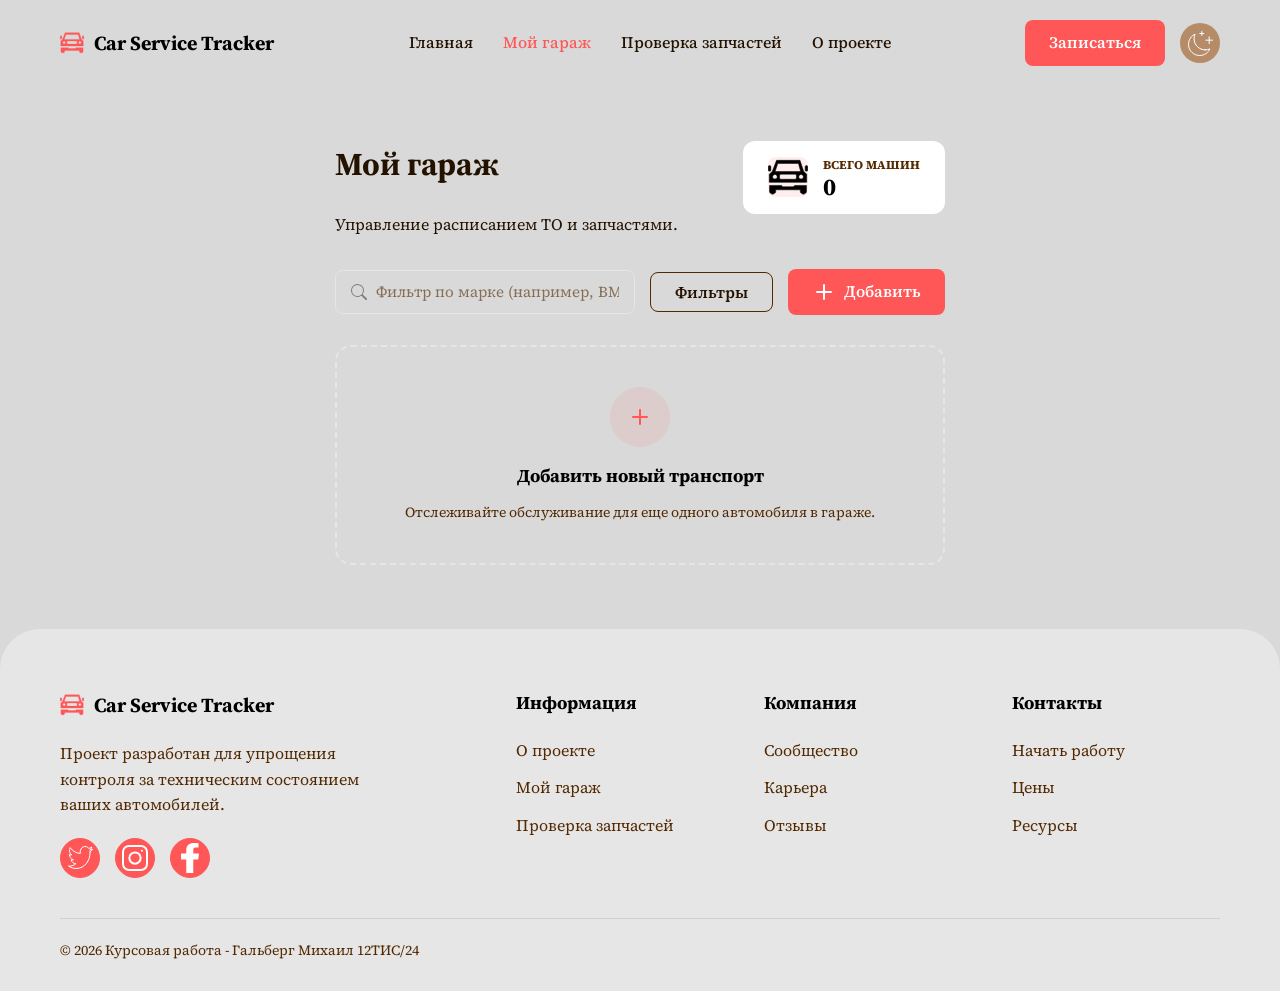
==== commit 44af69c8: "Fourth commit" ====
--- a/index.html
+++ b/index.html
@@ -46,19 +46,40 @@
             <div class="header-actions">
                 <a href="index.html#register" class="btn btn-primary">Записаться</a>
                 <button class="theme-toggle" aria-label="Toggle Theme" title="Смена темы зависит от системы (без js)">
-                    <svg class="icon-sun" width="24" height="24" viewBox="0 0 24 24" fill="none" xmlns="http://www.w3.org/2000/svg">
-                    <path d="M9.39059 4.34668H9.39011C9.38964 4.34668 9.38964 4.34804 9.38916 4.34804L9.39059 4.34668Z" fill="black"/>
-                    <path d="M9.38916 19.6531C9.39011 19.6531 9.39059 19.6544 9.39112 19.6544L9.38916 19.6531Z" fill="black"/>
-                    <path d="M14.6102 4.34791C14.6098 4.34791 14.6098 4.34668 14.6093 4.34668H14.6089L14.6102 4.34791Z" fill="black"/>
-                    <path d="M23.7869 15.218C23.0164 14.7711 22.3967 14.2143 21.9677 13.6625C21.7536 13.3831 21.5935 13.1138 21.4879 12.8433C21.3815 12.5728 21.3263 12.3011 21.3263 12.0037V12.0014V11.9971C21.3263 11.699 21.3815 11.4269 21.4879 11.1564C21.5935 10.8867 21.7536 10.6169 21.9677 10.3379C22.3967 9.78618 23.0164 9.22902 23.7869 8.78211C23.9624 8.6803 24.0414 8.47667 23.9785 8.29142C23.9156 8.10584 23.7253 7.98594 23.5217 8.00169C23.3326 8.01594 23.1463 8.02288 22.9624 8.02245C22.273 8.02283 21.6303 7.92289 21.0872 7.75962C20.7424 7.65397 20.4477 7.52483 20.1953 7.36615C19.9425 7.20668 19.7304 7.01726 19.5465 6.77707L19.5461 6.7767C19.363 6.53614 19.2392 6.28676 19.1578 6.00973C19.0759 5.73269 19.0385 5.42604 19.0385 5.08254V5.07757V5.07602C19.0433 4.38977 19.2014 3.59008 19.5505 2.79587C19.6304 2.61526 19.5694 2.40774 19.4029 2.29173C19.236 2.17646 19.0102 2.18527 18.8542 2.31282C18.1684 2.87425 17.4188 3.26233 16.735 3.47908L16.7378 3.47833C16.3483 3.59936 15.9919 3.66123 15.6548 3.66123C15.3931 3.66086 15.1415 3.62509 14.8835 3.5448L14.8826 3.54442C14.5871 3.45297 14.3322 3.32003 14.0948 3.14022C13.8577 2.96115 13.6375 2.73367 13.4239 2.45434C13.0038 1.89605 12.6376 1.16171 12.4308 0.324798C12.3837 0.13411 12.2055 0 11.9999 0C11.7938 0 11.616 0.13411 11.5689 0.324704C11.3625 1.16161 10.9955 1.89596 10.5758 2.45424C10.3621 2.73362 10.142 2.96106 9.90493 3.14012C9.66702 3.31993 9.41302 3.45287 9.11746 3.54433L9.11663 3.5447C8.85859 3.625 8.60622 3.66076 8.34494 3.66114C8.00826 3.66114 7.65221 3.59889 7.26191 3.47823L7.26516 3.47898C6.58014 3.26223 5.83059 2.87415 5.14637 2.31273C4.9899 2.18518 4.76375 2.17637 4.5972 2.29163C4.43071 2.40765 4.36986 2.61517 4.44964 2.79578C4.79803 3.59003 4.95606 4.38888 4.96167 5.07593V5.08244C4.96167 5.42594 4.9234 5.7326 4.84235 6.00963C4.7605 6.28667 4.63635 6.53604 4.45328 6.77661L4.45289 6.77698C4.26943 7.01717 4.05778 7.20659 3.80496 7.36606C3.55259 7.52478 3.25742 7.65387 2.91272 7.75953C2.36961 7.92284 1.72734 8.02278 1.03745 8.02278C0.85438 8.02278 0.667718 8.01584 0.478597 8.00159C0.274573 7.98584 0.084665 8.10575 0.021805 8.29133C-0.0418911 8.47653 0.0375446 8.68021 0.213336 8.78202C0.983444 9.22893 1.60358 9.78609 2.03214 10.3379C2.24586 10.6169 2.40551 10.8866 2.51235 11.1563C2.61879 11.4264 2.67324 11.6977 2.67402 11.9952V12.0002V12.0048C2.67324 12.3022 2.61879 12.5731 2.51235 12.8436C2.40551 13.1137 2.24586 13.3831 2.03214 13.6625L2.03377 13.6598C1.60521 14.2119 0.984624 14.7707 0.213336 15.2179C0.0375446 15.3194 -0.0418911 15.5234 0.021805 15.7086C0.084665 15.8942 0.275015 16.0145 0.47904 15.9987C0.667767 15.9842 0.854429 15.9772 1.03789 15.9772C1.72738 15.9772 2.36966 16.0775 2.91277 16.2404C3.25747 16.3465 3.55263 16.4748 3.80501 16.6339C4.05783 16.7937 4.26952 16.9828 4.45294 17.2237H4.45333C4.6364 17.4635 4.76055 17.7129 4.8424 17.9903C4.92345 18.2678 4.96172 18.574 4.96172 18.9179V18.9244C4.95611 19.6115 4.79803 20.4099 4.44969 21.2042C4.36991 21.3852 4.43076 21.5927 4.59725 21.7083C4.7638 21.8232 4.98995 21.8151 5.14641 21.6872C5.83025 21.127 6.57936 20.7381 7.26319 20.5214C7.65309 20.4015 8.00831 20.3385 8.34455 20.3389C8.60622 20.3389 8.8582 20.3754 9.11623 20.4557L9.11746 20.4561C9.41302 20.5471 9.66702 20.6801 9.90533 20.8595C10.1428 21.0397 10.3633 21.2676 10.577 21.5473L10.575 21.5454C10.9951 22.1033 11.3625 22.838 11.5689 23.6757C11.616 23.8659 11.7939 24 11.9999 24C12.2055 24 12.3837 23.8659 12.4309 23.6757C12.6377 22.8384 13.0039 22.1038 13.424 21.5458C13.6377 21.2669 13.8578 21.0394 14.0949 20.8596C14.3324 20.6801 14.5872 20.5471 14.8828 20.4561L14.8836 20.4557C15.1416 20.3754 15.3941 20.3389 15.6549 20.3385C15.992 20.3385 16.3472 20.4015 16.7367 20.5214C17.4205 20.7382 18.1689 21.1271 18.8535 21.6873C19.0104 21.8152 19.2362 21.8233 19.4031 21.7084C19.5696 21.5927 19.6305 21.3852 19.5506 21.2043C19.2015 20.41 19.0434 19.6111 19.0386 18.9245V18.9179C19.0386 18.5741 19.0761 18.2678 19.1579 17.9904C19.2394 17.713 19.3632 17.4635 19.5463 17.2238H19.5467C19.7305 16.9828 19.9426 16.7938 20.1954 16.6339C20.4478 16.4748 20.7426 16.3465 21.0873 16.2405C21.6304 16.0776 22.2731 15.9773 22.9626 15.9773C23.146 15.9773 23.3328 15.9842 23.5214 15.9988C23.7255 16.0149 23.9158 15.8943 23.9787 15.7087C24.0414 15.5235 23.9623 15.3194 23.7869 15.218ZM20.8202 15.4359L20.8174 15.437C20.4138 15.5611 20.042 15.719 19.707 15.93C19.3723 16.141 19.0759 16.405 18.8304 16.7273L18.8308 16.7269C18.5853 17.0471 18.4127 17.3959 18.3046 17.7633C18.197 18.1303 18.153 18.5153 18.153 18.918V18.9299V18.931C18.1567 19.3625 18.2127 19.8217 18.3219 20.2932C17.8852 20.0488 17.4438 19.8567 17.0144 19.7207L17.0119 19.7199C16.5571 19.5785 16.1076 19.4951 15.6548 19.4951C15.3048 19.4951 14.9552 19.5455 14.6093 19.6534C14.2126 19.7752 13.8573 19.9612 13.5437 20.1987C13.2296 20.4373 12.9554 20.7247 12.707 21.0513L12.7042 21.0536C12.4417 21.4044 12.2023 21.8072 11.9998 22.2502C11.7979 21.8071 11.5583 21.4044 11.2946 21.0536L11.293 21.0513C11.0434 20.7247 10.7701 20.4369 10.456 20.1987C10.1419 19.9612 9.78708 19.7748 9.38917 19.653C9.04363 19.5454 8.69407 19.4951 8.34445 19.4951C7.89248 19.4954 7.44287 19.5785 6.98809 19.7199L6.98529 19.7206C6.55589 19.8567 6.11479 20.0488 5.67733 20.2932C5.78741 19.8217 5.84304 19.3625 5.84668 18.931V18.9229V18.921V18.9179C5.84668 18.5156 5.80276 18.1305 5.69464 17.7632C5.58742 17.3963 5.41443 17.047 5.16934 16.7268L5.16973 16.7272C4.92414 16.4049 4.6278 16.1409 4.29274 15.9299C3.95808 15.7189 3.58554 15.561 3.18192 15.4369L3.17946 15.4358C2.74805 15.3062 2.27025 15.2171 1.76546 15.1703C2.14606 14.8498 2.47629 14.5089 2.74564 14.162L2.7476 14.1589C2.99599 13.8338 3.19963 13.4984 3.34074 13.1406C3.48186 12.7832 3.55928 12.404 3.55883 12.0048V12.0002V11.9978V11.9952V11.9909C3.55844 11.5936 3.48141 11.2155 3.34074 10.8593C3.19963 10.5016 2.99599 10.1657 2.7476 9.84027L2.74564 9.83793C2.47551 9.49133 2.14606 9.15055 1.76506 8.82964C2.27025 8.78319 2.748 8.69403 3.17946 8.56452L3.18192 8.56339C3.58549 8.43927 3.95808 8.28092 4.29274 8.06999C4.6278 7.859 4.92414 7.59505 5.16973 7.27264L5.16934 7.27301C5.41443 6.95253 5.58742 6.60401 5.69464 6.23707C5.80276 5.86934 5.84668 5.48473 5.84668 5.0824V5.07279V5.06932C5.84304 4.63858 5.78741 4.17822 5.67733 3.70712C6.11479 3.95111 6.55594 4.14288 6.98529 4.27928L6.98809 4.28041C7.44292 4.42183 7.89248 4.5048 8.34489 4.5048C8.69446 4.50517 9.04403 4.45446 9.38995 4.3465C9.78748 4.22467 10.1423 4.03834 10.456 3.80087C10.7701 3.56303 11.0434 3.27522 11.293 2.94859L11.2942 2.94629C11.5583 2.59585 11.797 2.19273 11.9998 1.74976C12.2023 2.19277 12.4417 2.5959 12.7042 2.94629L12.707 2.94859C12.9554 3.27522 13.2296 3.56303 13.5437 3.80087C13.8573 4.03834 14.2126 4.22467 14.6093 4.3465C14.9552 4.4545 15.3048 4.50522 15.6548 4.5048C16.1076 4.5048 16.5567 4.42183 17.0119 4.28041L17.0144 4.27928C17.4438 4.14288 17.8852 3.95111 18.3219 3.70712C18.2127 4.17822 18.1566 4.63858 18.153 5.06932V5.0824C18.153 5.48473 18.197 5.87013 18.3046 6.23707C18.4127 6.60401 18.5853 6.95295 18.8308 7.27301L18.8304 7.27264C19.0755 7.595 19.3723 7.85937 19.707 8.06999C20.042 8.28092 20.4142 8.43922 20.8174 8.56339L20.8202 8.56452C21.252 8.69403 21.7294 8.78319 22.2342 8.82927C21.854 9.15013 21.5246 9.49133 21.2544 9.83793L21.2524 9.84065C21.0029 10.1661 20.7996 10.5019 20.6585 10.8597C20.5182 11.2147 20.442 11.5913 20.4412 11.9867V11.9936C20.4412 11.9944 20.4408 11.9952 20.4408 11.997V12.0017V12.0036V12.0044V12.0063C20.4412 12.4043 20.5178 12.7832 20.6585 13.1398C20.7996 13.4979 21.0029 13.8338 21.2524 14.1589L21.2544 14.162C21.5246 14.5089 21.854 14.8498 22.2342 15.1703C21.7294 15.2172 21.252 15.3063 20.8202 15.4359Z" fill="black"/>
-                    <path d="M14.6089 19.6543H14.6093C14.6097 19.6531 14.6098 19.6531 14.6102 19.6531L14.6089 19.6543Z" fill="black"/>
-                    <path d="M12 5.58984C8.28496 5.58984 5.27388 8.45982 5.27344 12.0004C5.27383 15.5405 8.28491 18.4108 12 18.4108C15.7155 18.4108 18.7265 15.5405 18.7265 12.0004C18.7265 8.45982 15.7154 5.58984 12 5.58984ZM16.0956 15.9032C15.0461 16.9026 13.6011 17.5201 12 17.5201C10.3989 17.5201 8.95384 16.9026 7.90475 15.9032C6.856 14.9038 6.20852 13.5258 6.20807 12.0004C6.20847 10.4748 6.856 9.09765 7.90475 8.09743C8.95389 7.09763 10.3989 6.48047 12 6.48047C13.6011 6.48047 15.0461 7.09763 16.0957 8.09743C17.144 9.09686 17.7919 10.4748 17.7919 12.0004C17.7919 13.5258 17.144 14.9038 16.0956 15.9032Z" fill="black"/>
-                    </svg>
-                    <svg class="icon-moon" width="25" height="25" viewBox="0 0 25 25" fill="none" xmlns="http://www.w3.org/2000/svg">
-                    <path d="M13.8333 4.5V0.5M21.1667 12.5V5.83333M15.8333 2.5H11.8333M24.5 9.16667H17.8333M17.2397 18.9201C18.8772 18.9201 20.4324 18.5675 21.8333 17.9339C20.0823 21.8059 16.1856 24.5 11.6597 24.5C5.49641 24.5 0.5 19.5036 0.5 13.3403C0.5 8.81435 3.19415 4.91775 7.06616 3.16667C6.43259 4.56763 6.07989 6.12277 6.07989 7.76031C6.07989 13.9237 11.0763 18.9201 17.2397 18.9201Z" stroke="black" stroke-linecap="round" stroke-linejoin="round"/>
+                    <svg class="icon-sun" width="24" height="24" viewBox="0 0 24 24" fill="none"
+                        xmlns="http://www.w3.org/2000/svg">
+                        <path
+                            d="M9.39059 4.34668H9.39011C9.38964 4.34668 9.38964 4.34804 9.38916 4.34804L9.39059 4.34668Z"
+                            fill="black" />
+                        <path d="M9.38916 19.6531C9.39011 19.6531 9.39059 19.6544 9.39112 19.6544L9.38916 19.6531Z"
+                            fill="black" />
+                        <path
+                            d="M14.6102 4.34791C14.6098 4.34791 14.6098 4.34668 14.6093 4.34668H14.6089L14.6102 4.34791Z"
+                            fill="black" />
+                        <path
+                            d="M23.7869 15.218C23.0164 14.7711 22.3967 14.2143 21.9677 13.6625C21.7536 13.3831 21.5935 13.1138 21.4879 12.8433C21.3815 12.5728 21.3263 12.3011 21.3263 12.0037V12.0014V11.9971C21.3263 11.699 21.3815 11.4269 21.4879 11.1564C21.5935 10.8867 21.7536 10.6169 21.9677 10.3379C22.3967 9.78618 23.0164 9.22902 23.7869 8.78211C23.9624 8.6803 24.0414 8.47667 23.9785 8.29142C23.9156 8.10584 23.7253 7.98594 23.5217 8.00169C23.3326 8.01594 23.1463 8.02288 22.9624 8.02245C22.273 8.02283 21.6303 7.92289 21.0872 7.75962C20.7424 7.65397 20.4477 7.52483 20.1953 7.36615C19.9425 7.20668 19.7304 7.01726 19.5465 6.77707L19.5461 6.7767C19.363 6.53614 19.2392 6.28676 19.1578 6.00973C19.0759 5.73269 19.0385 5.42604 19.0385 5.08254V5.07757V5.07602C19.0433 4.38977 19.2014 3.59008 19.5505 2.79587C19.6304 2.61526 19.5694 2.40774 19.4029 2.29173C19.236 2.17646 19.0102 2.18527 18.8542 2.31282C18.1684 2.87425 17.4188 3.26233 16.735 3.47908L16.7378 3.47833C16.3483 3.59936 15.9919 3.66123 15.6548 3.66123C15.3931 3.66086 15.1415 3.62509 14.8835 3.5448L14.8826 3.54442C14.5871 3.45297 14.3322 3.32003 14.0948 3.14022C13.8577 2.96115 13.6375 2.73367 13.4239 2.45434C13.0038 1.89605 12.6376 1.16171 12.4308 0.324798C12.3837 0.13411 12.2055 0 11.9999 0C11.7938 0 11.616 0.13411 11.5689 0.324704C11.3625 1.16161 10.9955 1.89596 10.5758 2.45424C10.3621 2.73362 10.142 2.96106 9.90493 3.14012C9.66702 3.31993 9.41302 3.45287 9.11746 3.54433L9.11663 3.5447C8.85859 3.625 8.60622 3.66076 8.34494 3.66114C8.00826 3.66114 7.65221 3.59889 7.26191 3.47823L7.26516 3.47898C6.58014 3.26223 5.83059 2.87415 5.14637 2.31273C4.9899 2.18518 4.76375 2.17637 4.5972 2.29163C4.43071 2.40765 4.36986 2.61517 4.44964 2.79578C4.79803 3.59003 4.95606 4.38888 4.96167 5.07593V5.08244C4.96167 5.42594 4.9234 5.7326 4.84235 6.00963C4.7605 6.28667 4.63635 6.53604 4.45328 6.77661L4.45289 6.77698C4.26943 7.01717 4.05778 7.20659 3.80496 7.36606C3.55259 7.52478 3.25742 7.65387 2.91272 7.75953C2.36961 7.92284 1.72734 8.02278 1.03745 8.02278C0.85438 8.02278 0.667718 8.01584 0.478597 8.00159C0.274573 7.98584 0.084665 8.10575 0.021805 8.29133C-0.0418911 8.47653 0.0375446 8.68021 0.213336 8.78202C0.983444 9.22893 1.60358 9.78609 2.03214 10.3379C2.24586 10.6169 2.40551 10.8866 2.51235 11.1563C2.61879 11.4264 2.67324 11.6977 2.67402 11.9952V12.0002V12.0048C2.67324 12.3022 2.61879 12.5731 2.51235 12.8436C2.40551 13.1137 2.24586 13.3831 2.03214 13.6625L2.03377 13.6598C1.60521 14.2119 0.984624 14.7707 0.213336 15.2179C0.0375446 15.3194 -0.0418911 15.5234 0.021805 15.7086C0.084665 15.8942 0.275015 16.0145 0.47904 15.9987C0.667767 15.9842 0.854429 15.9772 1.03789 15.9772C1.72738 15.9772 2.36966 16.0775 2.91277 16.2404C3.25747 16.3465 3.55263 16.4748 3.80501 16.6339C4.05783 16.7937 4.26952 16.9828 4.45294 17.2237H4.45333C4.6364 17.4635 4.76055 17.7129 4.8424 17.9903C4.92345 18.2678 4.96172 18.574 4.96172 18.9179V18.9244C4.95611 19.6115 4.79803 20.4099 4.44969 21.2042C4.36991 21.3852 4.43076 21.5927 4.59725 21.7083C4.7638 21.8232 4.98995 21.8151 5.14641 21.6872C5.83025 21.127 6.57936 20.7381 7.26319 20.5214C7.65309 20.4015 8.00831 20.3385 8.34455 20.3389C8.60622 20.3389 8.8582 20.3754 9.11623 20.4557L9.11746 20.4561C9.41302 20.5471 9.66702 20.6801 9.90533 20.8595C10.1428 21.0397 10.3633 21.2676 10.577 21.5473L10.575 21.5454C10.9951 22.1033 11.3625 22.838 11.5689 23.6757C11.616 23.8659 11.7939 24 11.9999 24C12.2055 24 12.3837 23.8659 12.4309 23.6757C12.6377 22.8384 13.0039 22.1038 13.424 21.5458C13.6377 21.2669 13.8578 21.0394 14.0949 20.8596C14.3324 20.6801 14.5872 20.5471 14.8828 20.4561L14.8836 20.4557C15.1416 20.3754 15.3941 20.3389 15.6549 20.3385C15.992 20.3385 16.3472 20.4015 16.7367 20.5214C17.4205 20.7382 18.1689 21.1271 18.8535 21.6873C19.0104 21.8152 19.2362 21.8233 19.4031 21.7084C19.5696 21.5927 19.6305 21.3852 19.5506 21.2043C19.2015 20.41 19.0434 19.6111 19.0386 18.9245V18.9179C19.0386 18.5741 19.0761 18.2678 19.1579 17.9904C19.2394 17.713 19.3632 17.4635 19.5463 17.2238H19.5467C19.7305 16.9828 19.9426 16.7938 20.1954 16.6339C20.4478 16.4748 20.7426 16.3465 21.0873 16.2405C21.6304 16.0776 22.2731 15.9773 22.9626 15.9773C23.146 15.9773 23.3328 15.9842 23.5214 15.9988C23.7255 16.0149 23.9158 15.8943 23.9787 15.7087C24.0414 15.5235 23.9623 15.3194 23.7869 15.218ZM20.8202 15.4359L20.8174 15.437C20.4138 15.5611 20.042 15.719 19.707 15.93C19.3723 16.141 19.0759 16.405 18.8304 16.7273L18.8308 16.7269C18.5853 17.0471 18.4127 17.3959 18.3046 17.7633C18.197 18.1303 18.153 18.5153 18.153 18.918V18.9299V18.931C18.1567 19.3625 18.2127 19.8217 18.3219 20.2932C17.8852 20.0488 17.4438 19.8567 17.0144 19.7207L17.0119 19.7199C16.5571 19.5785 16.1076 19.4951 15.6548 19.4951C15.3048 19.4951 14.9552 19.5455 14.6093 19.6534C14.2126 19.7752 13.8573 19.9612 13.5437 20.1987C13.2296 20.4373 12.9554 20.7247 12.707 21.0513L12.7042 21.0536C12.4417 21.4044 12.2023 21.8072 11.9998 22.2502C11.7979 21.8071 11.5583 21.4044 11.2946 21.0536L11.293 21.0513C11.0434 20.7247 10.7701 20.4369 10.456 20.1987C10.1419 19.9612 9.78708 19.7748 9.38917 19.653C9.04363 19.5454 8.69407 19.4951 8.34445 19.4951C7.89248 19.4954 7.44287 19.5785 6.98809 19.7199L6.98529 19.7206C6.55589 19.8567 6.11479 20.0488 5.67733 20.2932C5.78741 19.8217 5.84304 19.3625 5.84668 18.931V18.9229V18.921V18.9179C5.84668 18.5156 5.80276 18.1305 5.69464 17.7632C5.58742 17.3963 5.41443 17.047 5.16934 16.7268L5.16973 16.7272C4.92414 16.4049 4.6278 16.1409 4.29274 15.9299C3.95808 15.7189 3.58554 15.561 3.18192 15.4369L3.17946 15.4358C2.74805 15.3062 2.27025 15.2171 1.76546 15.1703C2.14606 14.8498 2.47629 14.5089 2.74564 14.162L2.7476 14.1589C2.99599 13.8338 3.19963 13.4984 3.34074 13.1406C3.48186 12.7832 3.55928 12.404 3.55883 12.0048V12.0002V11.9978V11.9952V11.9909C3.55844 11.5936 3.48141 11.2155 3.34074 10.8593C3.19963 10.5016 2.99599 10.1657 2.7476 9.84027L2.74564 9.83793C2.47551 9.49133 2.14606 9.15055 1.76506 8.82964C2.27025 8.78319 2.748 8.69403 3.17946 8.56452L3.18192 8.56339C3.58549 8.43927 3.95808 8.28092 4.29274 8.06999C4.6278 7.859 4.92414 7.59505 5.16973 7.27264L5.16934 7.27301C5.41443 6.95253 5.58742 6.60401 5.69464 6.23707C5.80276 5.86934 5.84668 5.48473 5.84668 5.0824V5.07279V5.06932C5.84304 4.63858 5.78741 4.17822 5.67733 3.70712C6.11479 3.95111 6.55594 4.14288 6.98529 4.27928L6.98809 4.28041C7.44292 4.42183 7.89248 4.5048 8.34489 4.5048C8.69446 4.50517 9.04403 4.45446 9.38995 4.3465C9.78748 4.22467 10.1423 4.03834 10.456 3.80087C10.7701 3.56303 11.0434 3.27522 11.293 2.94859L11.2942 2.94629C11.5583 2.59585 11.797 2.19273 11.9998 1.74976C12.2023 2.19277 12.4417 2.5959 12.7042 2.94629L12.707 2.94859C12.9554 3.27522 13.2296 3.56303 13.5437 3.80087C13.8573 4.03834 14.2126 4.22467 14.6093 4.3465C14.9552 4.4545 15.3048 4.50522 15.6548 4.5048C16.1076 4.5048 16.5567 4.42183 17.0119 4.28041L17.0144 4.27928C17.4438 4.14288 17.8852 3.95111 18.3219 3.70712C18.2127 4.17822 18.1566 4.63858 18.153 5.06932V5.0824C18.153 5.48473 18.197 5.87013 18.3046 6.23707C18.4127 6.60401 18.5853 6.95295 18.8308 7.27301L18.8304 7.27264C19.0755 7.595 19.3723 7.85937 19.707 8.06999C20.042 8.28092 20.4142 8.43922 20.8174 8.56339L20.8202 8.56452C21.252 8.69403 21.7294 8.78319 22.2342 8.82927C21.854 9.15013 21.5246 9.49133 21.2544 9.83793L21.2524 9.84065C21.0029 10.1661 20.7996 10.5019 20.6585 10.8597C20.5182 11.2147 20.442 11.5913 20.4412 11.9867V11.9936C20.4412 11.9944 20.4408 11.9952 20.4408 11.997V12.0017V12.0036V12.0044V12.0063C20.4412 12.4043 20.5178 12.7832 20.6585 13.1398C20.7996 13.4979 21.0029 13.8338 21.2524 14.1589L21.2544 14.162C21.5246 14.5089 21.854 14.8498 22.2342 15.1703C21.7294 15.2172 21.252 15.3063 20.8202 15.4359Z"
+                            fill="black" />
+                        <path
+                            d="M14.6089 19.6543H14.6093C14.6097 19.6531 14.6098 19.6531 14.6102 19.6531L14.6089 19.6543Z"
+                            fill="black" />
+                        <path
+                            d="M12 5.58984C8.28496 5.58984 5.27388 8.45982 5.27344 12.0004C5.27383 15.5405 8.28491 18.4108 12 18.4108C15.7155 18.4108 18.7265 15.5405 18.7265 12.0004C18.7265 8.45982 15.7154 5.58984 12 5.58984ZM16.0956 15.9032C15.0461 16.9026 13.6011 17.5201 12 17.5201C10.3989 17.5201 8.95384 16.9026 7.90475 15.9032C6.856 14.9038 6.20852 13.5258 6.20807 12.0004C6.20847 10.4748 6.856 9.09765 7.90475 8.09743C8.95389 7.09763 10.3989 6.48047 12 6.48047C13.6011 6.48047 15.0461 7.09763 16.0957 8.09743C17.144 9.09686 17.7919 10.4748 17.7919 12.0004C17.7919 13.5258 17.144 14.9038 16.0956 15.9032Z"
+                            fill="black" />
+                    </svg>
+                    <svg class="icon-moon" width="25" height="25" viewBox="0 0 25 25" fill="none"
+                        xmlns="http://www.w3.org/2000/svg">
+                        <path
+                            d="M13.8333 4.5V0.5M21.1667 12.5V5.83333M15.8333 2.5H11.8333M24.5 9.16667H17.8333M17.2397 18.9201C18.8772 18.9201 20.4324 18.5675 21.8333 17.9339C20.0823 21.8059 16.1856 24.5 11.6597 24.5C5.49641 24.5 0.5 19.5036 0.5 13.3403C0.5 8.81435 3.19415 4.91775 7.06616 3.16667C6.43259 4.56763 6.07989 6.12277 6.07989 7.76031C6.07989 13.9237 11.0763 18.9201 17.2397 18.9201Z"
+                            stroke="black" stroke-linecap="round" stroke-linejoin="round" />
                     </svg>
                 </button>
-            </div>
+                <button class="burger-toggle" aria-label="Открыть меню">
+                    <span></span>
+                    <span></span>
+                    <span></span>
+                </button>
+            </div>
+            <div class="nav-overlay"></div>
         </div>
     </header>
 
@@ -72,7 +93,20 @@
 
             <div class="flex-center-card">
                 <div class="icon-box-primary">
-                    <!-- Тут должна быть иконка: car-front -->
+                    <svg width="78" height="67" viewBox="0 0 78 67" fill="none" xmlns="http://www.w3.org/2000/svg">
+                        <path
+                            d="M0.5 20V11.5C2.50003 9.5 3.5 9.5 5.5 11.5C5.5 14.8195 5.5 16.6805 5.5 20C3.50003 21.5 2.50003 21.5 0.5 20Z"
+                            fill="black" stroke="black" />
+                        <path
+                            d="M72.5 20V11.5C74.5 9.5 75.5 9.5 77.5 11.5C77.5 14.8195 77.5 16.6805 77.5 20C75.5 21.5 74.5 21.5 72.5 20Z"
+                            fill="black" stroke="black" />
+                        <path
+                            d="M26.5 49H3V62.5C7.56975 67.108 10.1931 67.3477 15 62.5V57.5H63V62.5C67.7618 67.1748 70.3957 67.2716 75 62.5V49H52C51.0146 50.2489 50.3433 50.7753 49 51.5H29C27.8116 50.7342 27.2792 50.1751 26.5 49Z"
+                            fill="black" stroke="black" />
+                        <path
+                            d="M62.4746 0.341797L69.4375 21.2305L75.5 27.293V43H2.5V27.293L2.64648 27.1465L8.57129 21.2207L16.5332 0.322266L16.6553 0H62.3604L62.4746 0.341797ZM23.3379 27.3467C22.7604 29.1355 22.4865 30.5618 22.5 32.0039C22.5135 33.4424 22.8128 34.8649 23.334 36.6406L23.4395 37H54.6162L54.7188 36.6348C55.2172 34.86 55.492 33.4383 55.5 32.002C55.508 30.5635 55.2477 29.1399 54.7158 27.3574L54.6094 27H23.4492L23.3379 27.3467ZM13.5 27.5C11.0147 27.5 9 29.5147 9 32C9 34.4853 11.0147 36.5 13.5 36.5C15.9853 36.5 18 34.4853 18 32C18 29.5147 15.9853 27.5 13.5 27.5ZM64.5 27.5C62.0147 27.5 60 29.5147 60 32C60 34.4853 62.0147 36.5 64.5 36.5C66.9853 36.5 69 34.4853 69 32C69 29.5147 66.9853 27.5 64.5 27.5ZM19.0254 6.3418L14.0254 21.3418L13.8066 22H63.6504L63.4834 21.3711L59.4834 6.37109L59.3838 6H19.1396L19.0254 6.3418Z"
+                            fill="black" stroke="black" />
+                    </svg>
                 </div>
                 <div>
                     <div class="text-xs-light-upper">
@@ -86,10 +120,13 @@
             <input type="text" id="search-input" class="search-input"
                 placeholder="Фильтр по марке (например, BMW, Toyota)">
             <button class="btn btn-outline flex-center-gap-8">
-                <!-- Тут должна быть иконка: filter --> Фильтры
+                Фильтры
             </button>
             <a href="index.html#register" class="btn btn-primary flex-center-gap-8">
-                <!-- Тут должна быть иконка: plus --> Добавить
+                <svg width="24" height="24" viewBox="0 0 24 24" fill="none" stroke="currentColor" stroke-width="2"
+                    stroke-linecap="round" stroke-linejoin="round">
+                    <path d="M12 5v14M5 12h14" />
+                </svg> Добавить
             </a>
         </div>
 
@@ -97,7 +134,10 @@
             <!-- Карточка добавления -->
             <a href="index.html#register" class="card add-card">
                 <div class="add-icon">
-                    <!-- Тут должна быть иконка: plus -->
+                    <svg width="24" height="24" viewBox="0 0 24 24" fill="none" stroke="currentColor" stroke-width="2"
+                        stroke-linecap="round" stroke-linejoin="round">
+                        <path d="M12 5v14M5 12h14" />
+                    </svg>
                 </div>
                 <h3 class="text-lg-bold-mb-10">
                     Добавить новый транспорт</h3>
@@ -191,6 +231,7 @@
 
 </body>
 <script src="./scripts/theme.js"></script>
+<script src="./scripts/burger.js"></script>
 <script src="./scripts/storage.js"></script>
 <script src="./scripts/utils.js"></script>
 <script src="./scripts/main.js"></script>
--- a/styles/style.css
+++ b/styles/style.css
@@ -419,4 +419,126 @@
     border-top: 1px solid var(--border-light);
     color: var(--text-light);
     font-size: 0.875rem;
+}
+
+/* ======================== */
+/* Бургер-кнопка (скрыта на десктопе) */
+/* ======================== */
+.burger-toggle {
+    display: none;
+    flex-direction: column;
+    justify-content: center;
+    align-items: center;
+    gap: 5px;
+    width: 40px;
+    height: 40px;
+    background: transparent;
+    border: none;
+    cursor: pointer;
+    padding: 0;
+    z-index: 1100;
+    position: relative;
+}
+
+.burger-toggle span {
+    display: block;
+    width: 24px;
+    height: 2px;
+    background-color: var(--text);
+    border-radius: 2px;
+    transition: transform 0.3s ease, opacity 0.3s ease;
+}
+
+/* Анимация крестика при .active */
+.burger-toggle.active span:nth-child(1) {
+    transform: translateY(7px) rotate(45deg);
+}
+
+.burger-toggle.active span:nth-child(2) {
+    opacity: 0;
+}
+
+.burger-toggle.active span:nth-child(3) {
+    transform: translateY(-7px) rotate(-45deg);
+}
+
+/* Overlay */
+.nav-overlay {
+    display: none;
+    position: fixed;
+    top: 0;
+    left: 0;
+    width: 100%;
+    height: 100%;
+    background: rgba(0, 0, 0, 0.5);
+    z-index: 999;
+    opacity: 0;
+    transition: opacity 0.3s ease;
+}
+
+.nav-overlay.active {
+    display: block;
+    opacity: 1;
+}
+
+/* ======================== */
+/* Мобильная адаптивность   */
+/* ======================== */
+@media (max-width: 768px) {
+    /* Показать бургер-кнопку */
+    .burger-toggle {
+        display: flex;
+    }
+
+    /* Скрыть CTA-кнопку "Записаться" в шапке на мобильном */
+    .header-actions .btn {
+        display: none;
+    }
+
+    /* Мобильная навигация — выезжает справа */
+    nav {
+        position: fixed;
+        top: 0;
+        right: 0;
+        width: 280px;
+        height: 100vh;
+        background-color: var(--background-light);
+        flex-direction: column;
+        gap: 0;
+        padding: 80px 30px 30px;
+        transform: translateX(100%);
+        transition: transform 0.3s ease;
+        z-index: 1000;
+        box-shadow: -4px 0 20px rgba(0, 0, 0, 0.15);
+    }
+
+    nav.active {
+        transform: translateX(0);
+    }
+
+    nav a {
+        padding: 15px 0;
+        font-size: 1.1rem;
+        border-bottom: 1px solid var(--border-light);
+    }
+
+    nav a:last-child {
+        border-bottom: none;
+    }
+
+    /* Предотвращение скролла при открытом меню */
+    body.menu-open {
+        overflow: hidden;
+    }
+
+    /* Адаптивность заголовков */
+    h1 {
+        font-size: 2rem;
+    }
+
+    /* Форм-ряды — в колонку на мобильном */
+    .form-row {
+        flex-direction: column;
+        gap: 0;
+    }
 }
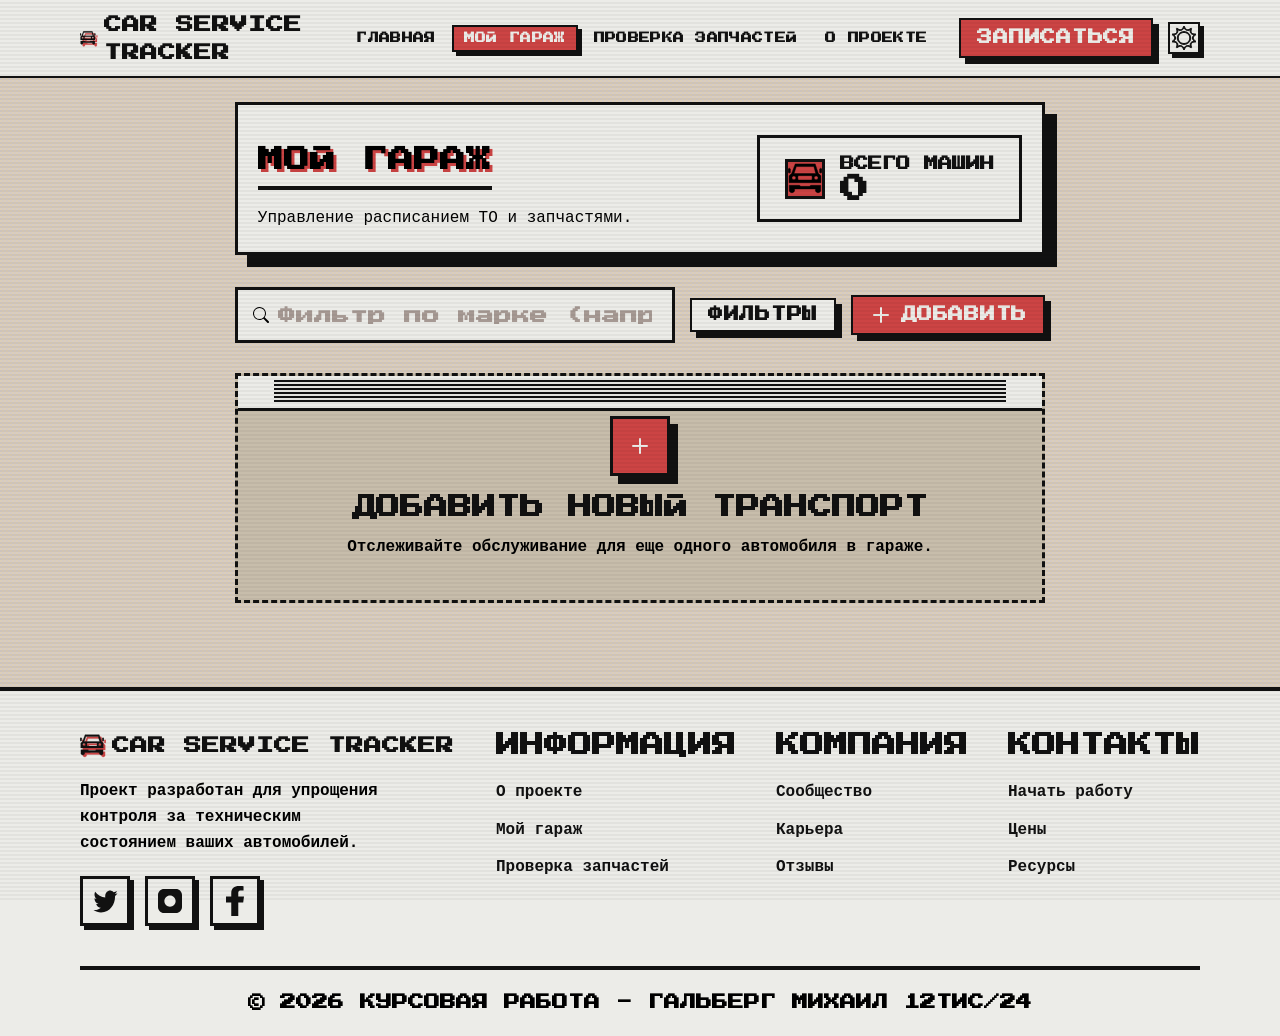
==== commit 0cc51db0: "New disign site" ====
--- a/index.html
+++ b/index.html
@@ -12,7 +12,7 @@
     <link rel="preconnect" href="https://fonts.googleapis.com">
     <link rel="preconnect" href="https://fonts.gstatic.com" crossorigin>
     <link
-        href="https://fonts.googleapis.com/css2?family=Source+Serif+4:ital,opsz,wght@0,8..60,200..900;1,8..60,200..900&display=swap"
+        href="https://fonts.googleapis.com/css2?family=Press+Start+2P&family=PT+Mono:wght@400;700&display=swap"
         rel="stylesheet">
 </head>
 
@@ -235,5 +235,5 @@
 <script src="./scripts/storage.js"></script>
 <script src="./scripts/utils.js"></script>
 <script src="./scripts/main.js"></script>
-
+<script src="./scripts/retro-fx.js"></script>
 </html>
--- a/styles/style.css
+++ b/styles/style.css
@@ -1,89 +1,52 @@
-@import url('https://fonts.googleapis.com/css2?family=Source+Serif+4:ital,opsz,wght@0,8..60,200..900;1,8..60,200..900&display=swap');
-
-/* Светлая тема (по умолчанию и через атрибут) */
-:root,
-:root[data-theme="light"] {
-    --text: #241200;
-    --text-light: #522900;
+@import url('https://fonts.googleapis.com/css2?family=Press+Start+2P&family=PT+Mono:wght@400;700&display=swap');
+
+/* Глобальные переменные в стиле Neo-Brutalism / Mac OS 1992 */
+:root {
+    --text: #000000;
+    --text-light: #444444;
     --text-dark: #000000;
 
-    --background: #d9d9d9;
-    --background-dark: #e6e6e6;
-    --background-light: #ffffff;
-
-    --primary: #ff5757;
-    --primary-light: #ff8585;
-    --primary-dark: #d94a4a;
-
-    --secondary: #d5a47b;
-    --secondary-light: #e4c1a4;
-    --secondary-dark: #b58b68;
-
-    --accent: #719d3f;
-    --accent-light: #8dbd4f;
-    --accent-dark: #5a7d32;
-
-    --white: #ffffff;
-    --border-light: rgba(0, 0, 0, 0.1);
-    --border-light-hover: rgba(0, 0, 0, 0.05);
-    --primary-transparent: rgba(255, 87, 87, 0.1);
-    --primary-transparent-hover: rgba(255, 87, 87, 0.05);
-}
-
-/* Темная тема (через медиа-запрос) */
-@media (prefers-color-scheme: dark) {
-    :root {
-        --text: #ffeddb;
-        --text-light: #ffffff;
-        --text-dark: #d9caba;
-
-        --background: #000000;
-        --background-light: #1a1a1a;
-        --background-dark: #0f0f0f;
-
-        --primary: #a80000;
-        --primary-light: #d40000;
-        --primary-dark: #7d0000;
-
-        --secondary: #84522a;
-        --secondary-light: #a66735;
-        --secondary-dark: #633e20;
-
-        --accent: #94c062;
-        --accent-light: #abd37f;
-        --accent-dark: #789c4f;
-
-        --white: #ffffff;
-        --border-light: rgba(255, 255, 255, 0.1);
-        --border-light-hover: rgba(255, 255, 255, 0.05);
-        --primary-transparent: rgba(168, 0, 0, 0.2);
-        --primary-transparent-hover: rgba(168, 0, 0, 0.1);
-    }
-}
-
-:root[data-theme="dark"] {
-    --text: #ffeddb;
-    --text-light: #ffffff;
-    --text-dark: #d9caba;
-    --background: #000000;
-    --background-light: #1a1a1a;
-    --background-dark: #0f0f0f;
-    --primary: #a80000;
-    --primary-light: #d40000;
-    --primary-dark: #7d0000;
-    --secondary: #84522a;
-    --secondary-light: #a66735;
-    --secondary-dark: #633e20;
-    --accent: #94c062;
-    --accent-light: #abd37f;
-    --accent-dark: #789c4f;
-    --white: #ffffff;
-    --border-light: rgba(255, 255, 255, 0.1);
-    --border-light-hover: rgba(255, 255, 255, 0.05);
-    --primary-transparent: rgba(168, 0, 0, 0.2);
-    --primary-transparent-hover: rgba(168, 0, 0, 0.1);
-}
-
+    --background: #dcceb8;
+    --background-light: #e5dfc8;
+    --background-dark: #c7bdab;
+
+    --primary: #cc4444;
+    /* Тусклый красный */
+    --primary-light: #e66666;
+    --primary-dark: #992222;
+
+    --secondary: #d5cbc5;
+    /* Тусклый серый для паттерна */
+    --secondary-light: #c0a0a0;
+    --secondary-dark: #a69993;
+
+    --accent: #dcb336;
+    /* Тусклый желтый */
+
+    --white: #ecece8;
+    /* Тусклый бумажный белый */
+    --black: #111111;
+    /* Менее резкий черный */
+    --border-light: #222222;
+
+    --font-pixel: 'Press Start 2P', monospace;
+    --font-serif: 'PT Mono', monospace;
+}
+
+[data-theme="dark"] {
+    --text: #dadada;
+    --text-light: #c6c6c6;
+    --text-dark: #010101;
+    --background: #222222;
+    --background-light: #333333;
+    --background-dark: #111111;
+    --white: #1a1a1a;
+    --black: #dadada;
+    --secondary: #444444;
+    --border-light: #ffffff;
+}
+
+/* Удаляем темную тему, форсируем брутализм */
 * {
     box-sizing: border-box;
     margin: 0;
@@ -91,69 +54,135 @@
 }
 
 body {
-    font-family: 'Source Serif 4', serif;
+    font-family: var(--font-serif);
     color: var(--text);
     background-color: var(--background);
+    /* Паттерн "Шахматка" - классика Mac OS 1992 */
+    background-image:
+        linear-gradient(45deg, var(--secondary) 25%, transparent 25%),
+        linear-gradient(-45deg, var(--secondary) 25%, transparent 25%),
+        linear-gradient(45deg, transparent 75%, var(--secondary) 75%),
+        linear-gradient(-45deg, transparent 75%, var(--secondary) 75%);
+    background-size: 4px 4px;
+    background-position: 0 0, 0 2px, 2px -2px, -2px 0px;
     line-height: 1.6;
     display: flex;
     flex-direction: column;
     min-height: 100vh;
+    cursor: crosshair;
+}
+
+/* Заголовки */
+h1,
+h2,
+h3,
+h4,
+h5,
+h6 {
+    font-family: var(--font-pixel);
+    text-transform: uppercase;
+    color: var(--text);
+    line-height: 1.2;
+}
+
+h1 {
+    font-size: 1.6rem;
+    text-shadow: 3px 3px 0px var(--primary);
+    margin-bottom: 1rem;
+    border-bottom: 4px solid var(--black);
+    padding-bottom: 0.5rem;
+    display: inline-block;
+    line-height: 1.4;
+}
+
+h2 {
+    font-size: 1.3rem;
+    margin-bottom: 1rem;
+    line-height: 1.4;
+}
+
+h3 {
+    font-size: 1.1rem;
+    margin-bottom: 0.8rem;
+    line-height: 1.4;
 }
 
 .container {
     max-width: 1200px;
     margin: 0 auto;
-    padding: 0 20px;
+    padding: 0 40px;
 }
 
 /* Header */
 header {
-    background-color: transparent;
-    padding: 20px 0;
-    margin-bottom: 2rem;
+    background-color: var(--white);
+    padding: 10px 0;
+    margin-bottom: 1.5rem;
+    border-bottom: 2px solid var(--black);
 }
 
 header .container {
     display: flex;
     justify-content: space-between;
     align-items: center;
+    flex-wrap: nowrap;
+    gap: 20px;
+    border: none;
+    box-shadow: none;
+    min-height: auto;
 }
 
 .logo {
     display: flex;
     align-items: center;
-    gap: 10px;
+    gap: 8px;
+    font-family: var(--font-pixel);
     font-weight: 700;
-    font-size: 1.25rem;
-    color: var(--text-dark);
+    font-size: 1.1rem;
+    color: var(--black);
     text-decoration: none;
+    text-transform: uppercase;
 }
 
 .logo svg {
     width: 24px;
     height: 24px;
-
-    & path {
-        fill: var(--primary);
-        stroke: var(--primary);
-    }
+    filter: drop-shadow(2px 2px 0 var(--primary));
+}
+
+.logo svg path {
+    fill: var(--black);
+    stroke: var(--black);
 }
 
 nav {
     display: flex;
-    gap: 30px;
+    align-items: center;
+    gap: 4px;
+    flex-shrink: 0;
 }
 
 nav a {
+    font-family: var(--font-pixel);
+    text-transform: uppercase;
     text-decoration: none;
-    color: var(--text);
-    font-weight: 500;
-    transition: color 0.3s ease;
+    color: var(--black);
+    font-size: 0.68rem;
+    font-weight: 700;
+    letter-spacing: 0.03em;
+    padding: 6px 10px;
+    border: 2px solid transparent;
+    white-space: nowrap;
+    line-height: 1;
+    transition: all 0.1s;
 }
 
 nav a:hover,
 nav a.active {
-    color: var(--primary);
+    background-color: var(--primary);
+    color: var(--white);
+    border: 2px solid var(--black);
+    box-shadow: 4px 4px 0 var(--black);
 }
 
 .header-actions {
@@ -162,16 +191,29 @@
     gap: 15px;
 }
 
+/* Кнопки в стиле Neo-Brutalism */
 .btn {
     display: inline-block;
-    padding: 10px 24px;
-    border-radius: 8px;
-    font-weight: 600;
+    padding: 6px 16px;
+    font-family: var(--font-pixel);
+    /* PT Mono вместо пиксельного для читаемости */
+    font-size: 0.95rem;
+    font-weight: 700;
+    text-transform: uppercase;
+    letter-spacing: 0.05em;
     text-decoration: none;
     text-align: center;
     cursor: pointer;
-    transition: all 0.3s ease;
-    border: none;
+    background-color: var(--white);
+    color: var(--black);
+    border: 2px solid var(--black);
+    box-shadow: 6px 6px 0 var(--black);
+    transition: transform 0.1s, box-shadow 0.1s;
+}
+
+.btn:active {
+    transform: translate(6px, 6px);
+    box-shadow: 0 0 0 var(--black);
 }
 
 .btn-primary {
@@ -181,102 +223,157 @@
 
 .btn-primary:hover {
     background-color: var(--primary-dark);
+    color: var(--white);
 }
 
 .btn-outline {
-    background-color: transparent;
-    border: 1px solid var(--text-light);
-    color: var(--text);
+    background-color: var(--white);
 }
 
 .btn-outline:hover {
-    border-color: var(--primary);
-    color: var(--primary);
-}
-
+    background-color: var(--accent);
+}
+
+/* Переключатель тем */
 .theme-toggle {
-    background-color: var(--secondary-dark);
-    border: none;
-    width: 40px;
-    height: 40px;
-    border-radius: 50%;
     display: flex;
     align-items: center;
     justify-content: center;
+    width: 32px;
+    height: 32px;
+    background: var(--white);
+    border: 2px solid var(--black);
+    box-shadow: 4px 4px 0 var(--black);
     cursor: pointer;
-    color: var(--white);
-    transition: background-color 0.3s ease, color 0.3s ease;
+    transition: all 0.1s;
+    padding: 0;
+    overflow: hidden;
     position: relative;
-    overflow: hidden;
-}
-
-.theme-toggle svg {
+}
+
+.theme-toggle:active {
+    transform: translate(4px, 4px);
+    box-shadow: 0 0 0 var(--black);
+}
+
+/* Иконки темы */
+.theme-toggle .icon-sun,
+.theme-toggle .icon-moon {
     position: absolute;
-    top: 8px;
-    left: 8px;
-}
-
-.theme-transitioning .theme-toggle svg {
-    transition: transform 0.5s ease, opacity 0.5s ease;
-}
-
-[data-theme="light"] .theme-toggle .icon-sun {
+    transition: opacity 0.2s ease, transform 0.3s ease;
+}
+
+/* Светлая тема: показываем солнце, прячем луну */
+.theme-toggle .icon-sun {
+    opacity: 1;
+    transform: rotate(0deg) scale(1);
+}
+
+.theme-toggle .icon-moon {
     opacity: 0;
-    transform: translateY(20px) rotate(90deg);
-}
-
-[data-theme="light"] .theme-toggle .icon-moon {
+    transform: rotate(-90deg) scale(0.5);
+}
+
+/* Тёмная тема: показываем луну, прячем солнце */
+[data-theme="dark"] .theme-toggle .icon-sun {
+    opacity: 0;
+    transform: rotate(90deg) scale(0.5);
+}
+
+[data-theme="dark"] .theme-toggle .icon-moon {
     opacity: 1;
-    transform: translateY(0) rotate(0);
-}
-
-[data-theme="dark"] .theme-toggle .icon-moon {
-    opacity: 0;
-    transform: translateY(-20px) rotate(-90deg);
-}
-
-[data-theme="dark"] .theme-toggle .icon-sun {
-    opacity: 1;
-    transform: translateY(0) rotate(0);
-}
-
-.theme-toggle:hover {
-    background-color: var(--secondary);
-    color: var(--white);
+    transform: rotate(0deg) scale(1);
+}
+
+/* Цвет SVG под тему */
+.theme-toggle .icon-sun path,
+.theme-toggle .icon-moon path {
+    fill: var(--black);
+    stroke: var(--black);
 }
 
 /* Main Content Area */
 main {
     flex: 1;
-}
-
-/* Forms */
+    padding-bottom: 40px;
+}
+
+/* Карточки в стиле окон */
+.card,
 .form-container {
-    flex: 1;
-    background-color: var(--background-light);
-    border-radius: 16px;
-    padding: 30px;
+    background-color: var(--white);
+    border: 3px solid var(--black);
+    box-shadow: 16px 16px 0 var(--black);
+    padding: 20px;
+    padding-top: 52px;
+    /* For the title bar */
+    margin-bottom: 20px;
+    position: relative;
+    transition: transform 0.1s, box-shadow 0.1s;
+}
+
+/* Mac OS 1992 Title Bar Simulation */
+.card::before,
+.form-container::before {
+    content: '';
+    position: absolute;
+    top: 0;
+    left: 0;
+    right: 0;
+    height: 32px;
+    background-color: var(--white);
+    border-bottom: 3px solid var(--black);
+    z-index: 1;
+}
+
+.card::after,
+.form-container::after {
+    content: '';
+    position: absolute;
+    top: 4px;
+    left: 36px;
+    right: 36px;
+    height: 24px;
+    background: repeating-linear-gradient(to bottom,
+            var(--black),
+            var(--black) 2px,
+            var(--white) 2px,
+            var(--white) 4px);
+    z-index: 2;
+}
+
+.card:hover {
+    transform: translate(-4px, -4px);
+    box-shadow: 20px 20px 0 var(--black);
 }
 
 .form-title {
-    font-size: 1.5rem;
+    font-family: var(--font-pixel);
+    font-size: 1.2rem;
     font-weight: 700;
-    margin-bottom: 5px;
+    margin-bottom: 10px;
+    text-transform: uppercase;
+    background: var(--black);
+    color: var(--white);
+    display: inline-block;
+    padding: 5px 15px;
+    line-height: 1.4;
 }
 
 .form-subtitle {
-    font-size: 0.875rem;
+    font-size: 1rem;
     color: var(--text-light);
     margin-bottom: 20px;
+    font-weight: bold;
 }
 
 .form-group {
-    margin-bottom: 15px;
+    margin-bottom: 20px;
 }
 
 .form-row {
     display: flex;
-    gap: 15px;
+    gap: 20px;
 }
 
 .form-row .form-group {
@@ -284,48 +381,57 @@
 }
 
 label {
-    display: block;
-    font-size: 0.875rem;
-    font-weight: 600;
-    margin-bottom: 5px;
-    color: var(--text-dark);
-}
-
+    display: inline-block;
+    font-family: var(--font-pixel);
+    /* PT Mono — читаемо на любом размере */
+    font-size: 0.9rem;
+    font-weight: 700;
+    letter-spacing: 0.08em;
+    text-transform: uppercase;
+    background: var(--black);
+    color: var(--white);
+    padding: 4px 12px;
+    margin-bottom: 10px;
+    line-height: 1.5;
+}
+
+/* Инпуты как терминальные строки */
 input,
 select,
 textarea {
     width: 100%;
-    padding: 12px 15px;
-    border: 1px solid var(--background-dark);
-    background-color: var(--background);
-    border-radius: 8px;
-    font-size: 0.95rem;
+    padding: 15px 20px;
+    border: 3px solid var(--black);
+    background-color: var(--white);
+    border-radius: 0;
+    font-size: 1.1rem;
+    font-weight: 700;
     color: var(--text);
     resize: none;
-    transition: all 0.3s ease;
-    font-family: inherit;
+    font-family: var(--font-serif);
+    transition: all 0.1s;
 }
 
 input:focus,
 select:focus,
 textarea:focus {
     outline: none;
-    border-color: var(--primary);
+    background-color: var(--accent);
+    box-shadow: 6px 6px 0 var(--black);
+    transform: translate(-2px, -2px);
 }
 
 input::placeholder,
 textarea::placeholder {
-    color: var(--text-light);
-    opacity: 0.6;
+    color: var(--secondary-dark);
 }
 
 /* Footer */
 footer {
-    background-color: var(--background-dark);
-    padding: 60px 0 30px;
+    background-color: var(--white);
+    padding: 40px 0 20px;
     margin-top: auto;
-    border-top-left-radius: 40px;
-    border-top-right-radius: 40px;
+    border-top: 4px solid var(--black);
 }
 
 .footer-grid {
@@ -342,9 +448,10 @@
 }
 
 .footer-brand p {
-    color: var(--text-light);
+    color: var(--text);
     margin: 20px 0;
     max-width: 300px;
+    font-weight: bold;
 }
 
 .social-links {
@@ -353,47 +460,34 @@
 }
 
 .social-links a {
-    width: 40px;
-    height: 40px;
-    border-radius: 50%;
-    background-color: var(--primary);
-    border: 1px solid var(--primary);
+    width: 50px;
+    height: 50px;
+    background-color: var(--white);
+    border: 3px solid var(--black);
+    box-shadow: 4px 4px 0 var(--black);
     display: flex;
     align-items: center;
     justify-content: center;
-    color: var(--white);
-    text-decoration: none;
-    transition: all 0.3s ease;
+    transition: transform 0.1s;
 }
 
 .social-links a:hover {
-    background-color: var(--primary-dark);
-    border-color: var(--primary-dark);
-    color: var(--white);
-}
-
-.social-links a svg [fill="black"],
-.social-links a svg [fill="#000"],
-.social-links a svg [fill="#000000"],
-.theme-toggle svg [fill="black"],
-.theme-toggle svg [fill="#000"],
-.theme-toggle svg [fill="#000000"] {
-    fill: currentColor;
-}
-
-.social-links a svg [stroke="black"],
-.social-links a svg [stroke="#000"],
-.social-links a svg [stroke="#000000"],
-.theme-toggle svg [stroke="black"],
-.theme-toggle svg [stroke="#000"],
-.theme-toggle svg [stroke="#000000"] {
-    stroke: currentColor;
+    background-color: var(--primary);
+    transform: translate(2px, 2px);
+    box-shadow: 2px 2px 0 var(--black);
+}
+
+.social-links a svg path {
+    fill: var(--black) !important;
+    stroke: none;
 }
 
 .footer-links h4 {
-    font-size: 1.125rem;
+    font-family: var(--font-pixel);
+    font-size: 1.5rem;
     margin-bottom: 20px;
-    color: var(--text-dark);
+    color: var(--black);
+    text-transform: uppercase;
 }
 
 .footer-links ul {
@@ -406,19 +500,25 @@
 
 .footer-links a {
     text-decoration: none;
-    color: var(--text-light);
-    transition: color 0.3s ease;
+    color: var(--black);
+    font-weight: bold;
+    border-bottom: 2px solid transparent;
 }
 
 .footer-links a:hover {
-    color: var(--primary);
+    background-color: var(--black);
+    color: var(--white);
 }
 
 .footer-bottom {
     padding-top: 20px;
-    border-top: 1px solid var(--border-light);
-    color: var(--text-light);
-    font-size: 0.875rem;
+    border-top: 4px solid var(--black);
+    color: var(--text);
+    font-size: 1rem;
+    font-weight: bold;
+    text-align: center;
+    font-family: var(--font-pixel);
+    text-transform: uppercase;
 }
 
 /* ======================== */
@@ -429,40 +529,25 @@
     flex-direction: column;
     justify-content: center;
     align-items: center;
-    gap: 5px;
-    width: 40px;
-    height: 40px;
-    background: transparent;
-    border: none;
+    gap: 6px;
+    width: 44px;
+    height: 44px;
+    background: var(--white);
+    border: 3px solid var(--black);
+    box-shadow: 4px 4px 0 var(--black);
     cursor: pointer;
     padding: 0;
     z-index: 1100;
-    position: relative;
 }
 
 .burger-toggle span {
     display: block;
     width: 24px;
-    height: 2px;
-    background-color: var(--text);
-    border-radius: 2px;
-    transition: transform 0.3s ease, opacity 0.3s ease;
-}
-
-/* Анимация крестика при .active */
-.burger-toggle.active span:nth-child(1) {
-    transform: translateY(7px) rotate(45deg);
-}
-
-.burger-toggle.active span:nth-child(2) {
-    opacity: 0;
-}
-
-.burger-toggle.active span:nth-child(3) {
-    transform: translateY(-7px) rotate(-45deg);
-}
-
-/* Overlay */
+    height: 3px;
+    background-color: var(--black);
+    transition: transform 0.1s;
+}
+
 .nav-overlay {
     display: none;
     position: fixed;
@@ -470,46 +555,47 @@
     left: 0;
     width: 100%;
     height: 100%;
-    background: rgba(0, 0, 0, 0.5);
+    background: rgba(0, 0, 0, 0.8);
     z-index: 999;
-    opacity: 0;
-    transition: opacity 0.3s ease;
 }
 
 .nav-overlay.active {
     display: block;
-    opacity: 1;
 }
 
 /* ======================== */
 /* Мобильная адаптивность   */
 /* ======================== */
 @media (max-width: 768px) {
-    /* Показать бургер-кнопку */
     .burger-toggle {
         display: flex;
     }
 
-    /* Скрыть CTA-кнопку "Записаться" в шапке на мобильном */
     .header-actions .btn {
         display: none;
     }
 
-    /* Мобильная навигация — выезжает справа */
+    .container {
+        border-left: none;
+        border-right: none;
+        box-shadow: none;
+    }
+
     nav {
         position: fixed;
         top: 0;
         right: 0;
-        width: 280px;
+        width: 300px;
         height: 100vh;
-        background-color: var(--background-light);
+        background-color: var(--white);
+        border-left: 4px solid var(--black);
         flex-direction: column;
-        gap: 0;
-        padding: 80px 30px 30px;
+        gap: 20px;
+        padding: 100px 30px 30px;
         transform: translateX(100%);
         transition: transform 0.3s ease;
         z-index: 1000;
-        box-shadow: -4px 0 20px rgba(0, 0, 0, 0.15);
+        box-shadow: -10px 0 0 rgba(0, 0, 0, 0.2);
     }
 
     nav.active {
@@ -517,28 +603,75 @@
     }
 
     nav a {
-        padding: 15px 0;
-        font-size: 1.1rem;
-        border-bottom: 1px solid var(--border-light);
-    }
-
-    nav a:last-child {
-        border-bottom: none;
-    }
-
-    /* Предотвращение скролла при открытом меню */
+        font-size: 1.5rem;
+        border: 3px solid var(--black);
+        text-align: center;
+    }
+
     body.menu-open {
         overflow: hidden;
     }
 
-    /* Адаптивность заголовков */
     h1 {
         font-size: 2rem;
     }
 
-    /* Форм-ряды — в колонку на мобильном */
     .form-row {
         flex-direction: column;
         gap: 0;
     }
+}
+
+/* Selection */
+::selection {
+    background: var(--black);
+    color: var(--white);
+}
+
+/* Бегущая строка (Awwwards style) */
+.marquee-bg {
+    position: fixed;
+    top: 50%;
+    left: 0;
+    width: 100vw;
+    transform: translateY(-50%) rotate(-5deg);
+    overflow: hidden;
+    z-index: -1;
+    pointer-events: none;
+    opacity: 0.1;
+}
+
+.marquee-track {
+    display: inline-block;
+    white-space: nowrap;
+    font-family: var(--font-pixel);
+    font-size: 8rem;
+    font-weight: bold;
+    color: var(--black);
+    text-transform: uppercase;
+    animation: marquee-scroll 20s linear infinite;
+}
+
+@keyframes marquee-scroll {
+    0% {
+        transform: translateX(0);
+    }
+
+    100% {
+        transform: translateX(-50%);
+    }
+}
+
+/* CRT Оверлей (создается через retro-fx.js) */
+.crt-overlay {
+    position: fixed;
+    top: 0;
+    left: 0;
+    width: 100vw;
+    height: 100vh;
+    background: linear-gradient(rgba(18, 16, 16, 0) 50%, rgba(0, 0, 0, 0.1) 50%);
+    background-size: 100% 4px;
+    z-index: 9999;
+    pointer-events: none;
+    opacity: 0.4;
 }
--- a/styles/service.css
+++ b/styles/service.css
@@ -4,6 +4,10 @@
     justify-content: space-between;
     align-items: center;
     margin-bottom: 2rem;
+    border: 3px solid var(--black);
+    padding: 20px;
+    background: var(--white);
+    box-shadow: 12px 12px 0 var(--black);
 }
 
 .filters-bar {
@@ -14,10 +18,13 @@
 
 .search-input {
     min-width: 300px;
-    background-image: url('data:image/svg+xml;utf8,<svg xmlns="http://www.w3.org/2000/svg" width="16" height="16" fill="gray" viewBox="0 0 16 16"><path d="M11.742 10.344a6.5 6.5 0 1 0-1.397 1.398h-.001c.03.04.062.078.098.115l3.85 3.85a1 1 0 0 0 1.415-1.414l-3.85-3.85a1.007 1.007 0 0 0-.115-.1zM12 6.5a5.5 5.5 0 1 1-11 0 5.5 5.5 0 0 1 11 0z"/></svg>');
+    background-image: url('data:image/svg+xml;utf8,<svg xmlns="http://www.w3.org/2000/svg" width="16" height="16" fill="black" viewBox="0 0 16 16"><path d="M11.742 10.344a6.5 6.5 0 1 0-1.397 1.398h-.001c.03.04.062.078.098.115l3.85 3.85a1 1 0 0 0 1.415-1.414l-3.85-3.85a1.007 1.007 0 0 0-.115-.1zM12 6.5a5.5 5.5 0 1 1-11 0 5.5 5.5 0 0 1 11 0z"/></svg>');
     background-repeat: no-repeat;
     background-position: 15px center;
     padding-left: 40px;
+    border: 3px solid var(--black);
+    border-radius: 0;
+    font-family: var(--font-pixel);
 }
 
 @media (max-width: 768px) {
@@ -48,19 +55,25 @@
 .card {
     flex: 1 1 calc(33.333% - 25px);
     min-width: 300px;
-    background-color: var(--background-light);
-    border-radius: 16px;
+    background-color: var(--white);
+    border: 3px solid var(--black);
+    box-shadow: 12px 12px 0 var(--black);
+    border-radius: 0;
     overflow: hidden;
     display: flex;
     flex-direction: column;
+    transition: transform 0.1s, box-shadow 0.1s;
 }
 
 .card:hover {
+    transform: translate(-4px, -4px);
+    box-shadow: 16px 16px 0 var(--black);
 }
 
 .card-img {
     height: 180px;
-    background-color: var(--background-dark);
+    background-color: var(--white);
+    border-bottom: 3px solid var(--black);
     position: relative;
     overflow: hidden;
     display: flex;
@@ -72,6 +85,11 @@
     width: 100%;
     height: 100%;
     object-fit: cover;
+    filter: grayscale(100%) contrast(1.2);
+}
+
+.card-img img:hover {
+    filter: none;
 }
 
 .card-due {
@@ -81,13 +99,16 @@
     background: var(--primary);
     color: var(--white);
     padding: 4px 10px;
-    border-radius: 12px;
-    font-size: 0.75rem;
-    font-weight: 600;
+    border: 2px solid var(--black);
+    font-size: 0.8rem;
+    font-weight: bold;
+    font-family: var(--font-pixel);
+    text-transform: uppercase;
 }
 
 .card-due.success {
     background: var(--accent);
+    color: var(--black);
 }
 
 .card-body {
@@ -98,18 +119,21 @@
 }
 
 .card-title {
-    font-size: 1.25rem;
+    font-size: 1.5rem;
     font-weight: 700;
     margin-bottom: 5px;
+    font-family: var(--font-pixel);
+    text-transform: uppercase;
 }
 
 .card-meta {
-    font-size: 0.875rem;
-    color: var(--text-light);
+    font-size: 1rem;
+    color: var(--black);
     display: flex;
     align-items: center;
     gap: 5px;
     margin-bottom: 15px;
+    font-family: var(--font-pixel);
 }
 
 .tags {
@@ -121,11 +145,13 @@
 
 .tag {
     padding: 4px 10px;
-    background-color: var(--background);
-    border: 1px solid var(--background-dark);
-    border-radius: 6px;
-    font-size: 0.75rem;
-    color: var(--text);
+    background-color: var(--white);
+    border: 2px solid var(--black);
+    font-size: 0.8rem;
+    color: var(--black);
+    font-weight: bold;
+    text-transform: uppercase;
+    font-family: var(--font-pixel);
 }
 
 .card-footer {
@@ -134,7 +160,7 @@
     align-items: center;
     margin-top: auto;
     padding-top: 15px;
-    border-top: 1px solid var(--background-dark);
+    border-top: 3px dashed var(--black);
 }
 
 .checkbox-label {
@@ -142,27 +168,31 @@
     align-items: center;
     gap: 8px;
     cursor: pointer;
-    font-size: 0.875rem;
-    font-weight: 500;
+    font-size: 1rem;
+    font-weight: bold;
+    font-family: var(--font-pixel);
+    text-transform: uppercase;
 }
 
 .icon-btn {
-    background: transparent;
-    border: none;
-    color: var(--primary);
+    background: var(--white);
+    border: 2px solid var(--black);
+    color: var(--black);
     cursor: pointer;
-    transition: color 0.3s ease;
+    padding: 5px;
+    transition: all 0.1s;
 }
 
 .icon-btn:hover {
-    color: var(--primary-dark);
+    background: var(--primary);
+    color: var(--white);
 }
 
 .add-card {
     flex: 1 1 calc(33.333% - 25px);
     min-width: 300px;
-    border: 2px dashed var(--background-dark);
-    background-color: transparent;
+    border: 3px dashed var(--black);
+    background-color: var(--background-dark);
     display: flex;
     flex-direction: column;
     align-items: center;
@@ -171,125 +201,95 @@
     padding: 40px 20px;
     cursor: pointer;
     text-decoration: none;
-    color: inherit;
+    color: var(--black);
+    box-shadow: none;
 }
 
 .add-card:hover {
-    border-color: var(--primary);
-    background-color: var(--primary-transparent-hover);
+    border-style: solid;
+    background-color: var(--white);
+    box-shadow: 12px 12px 0 var(--black);
 }
 
 .add-icon {
     width: 60px;
     height: 60px;
-    border-radius: 50%;
-    background-color: var(--primary-transparent);
-    color: var(--primary);
+    background-color: var(--primary);
+    border: 3px solid var(--black);
+    color: var(--white);
     display: flex;
     align-items: center;
     justify-content: center;
     font-size: 2rem;
     margin-bottom: 15px;
+    box-shadow: 8px 8px 0 var(--black);
 }
 
 /* Extracted Inline Styles */
-.mb-0 {
-    margin-bottom:0;
-}
+.mb-0 { margin-bottom:0; }
 
 .flex-center-card {
-    background: var(--background-light);
+    background: var(--white);
     padding: 15px 25px;
-    border-radius: 12px;
+    border: 3px solid var(--black);
     display: flex;
     align-items: center;
     gap: 15px;
 }
 
 .icon-box-primary {
-    background: var(--primary-transparent);
-    color: var(--primary);
+    background: var(--primary);
+    border: 3px solid var(--black);
+    color: var(--white);
     width: 40px;
     height: 40px;
-    border-radius: 8px;
+    border-radius: 0;
     display: flex;
     align-items: center;
     justify-content: center;
 }
 
 .text-xs-light-upper {
-    font-size: 0.75rem;
-    color: var(--text-light);
-    font-weight: 700;
-    text-transform: uppercase;
+    font-size: 0.9rem;
+    color: var(--black);
+    font-weight: bold;
+    text-transform: uppercase;
+    font-family: var(--font-pixel);
 }
 
 .text-xl-bold {
+    font-size: 1.8rem;
+    font-weight: 800;
+    color: var(--black);
+    line-height: 1;
+    font-family: var(--font-pixel);
+}
+
+.mb-30 { margin-bottom: 30px; }
+.flex-center-gap-8 { display:flex; align-items:center; gap:8px; }
+
+.txt-xs-light-upper-mb-10 {
+    font-size: 0.9rem;
+    color: var(--black);
+    text-transform: uppercase;
+    margin-bottom: 10px;
+    font-weight: bold;
+    font-family: var(--font-pixel);
+}
+
+.bg-secondary { background: var(--secondary); }
+.txt-accent { color: var(--black); font-weight: bold; }
+.text-lg-bold-mb-10 {
     font-size: 1.5rem;
-    font-weight: 800;
-    color: var(--text-dark);
-    line-height: 1;
-}
-
-.mb-30 {
-    margin-bottom: 30px;
-}
-
-.flex-center-gap-8 {
-    display:flex;
-    align-items:center;
-    gap:8px;
-}
-
-.flex-center-gap-8 {
-    display:flex;
-    align-items:center;
-    gap:8px;
-}
-
-.txt-xs-light-upper-mb-10 {
-    font-size: 0.75rem;
-    color: var(--text-light);
-    text-transform: uppercase;
-    letter-spacing: 0.5px;
-    margin-bottom: 10px;
-    font-weight: 600;
-}
-
-.bg-secondary {
-    background: var(--secondary);
-}
-
-.txt-xs-light-upper-mb-10 {
-    font-size: 0.75rem;
-    color: var(--text-light);
-    text-transform: uppercase;
-    letter-spacing: 0.5px;
-    margin-bottom: 10px;
-    font-weight: 600;
-}
-
-.txt-xs-light-upper-mb-10 {
-    font-size: 0.75rem;
-    color: var(--text-light);
-    text-transform: uppercase;
-    letter-spacing: 0.5px;
-    margin-bottom: 10px;
-    font-weight: 600;
-}
-
-.txt-accent {
-    color: var(--accent);
-}
-
-.text-lg-bold-mb-10 {
-    font-size: 1.125rem;
     font-weight: 700;
     margin-bottom: 10px;
-    color: var(--text-dark);
+    color: var(--black);
+    font-family: var(--font-pixel);
+    text-transform: uppercase;
 }
 
 .text-sm-light {
-    font-size: 0.875rem;
-    color: var(--text-light);
-}
+    font-size: 1rem;
+    color: var(--text);
+    font-weight: bold;
+}
